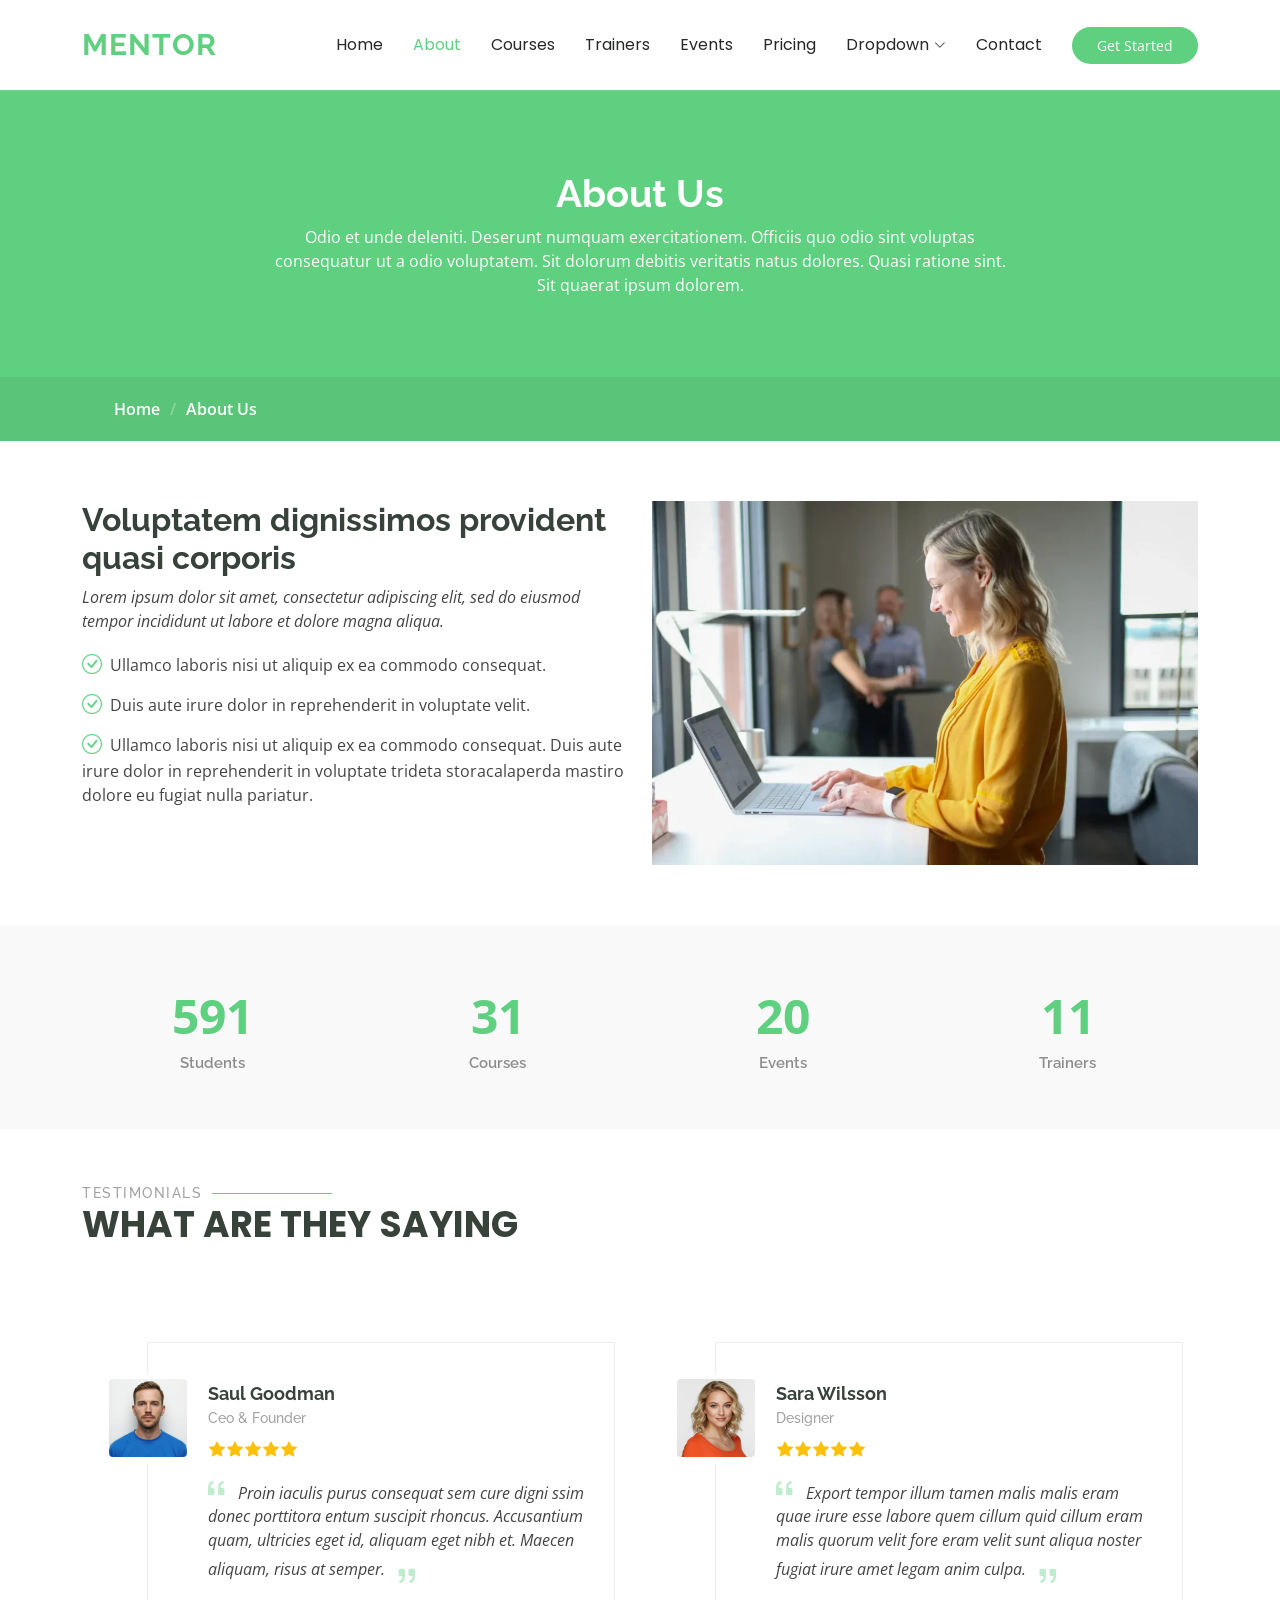
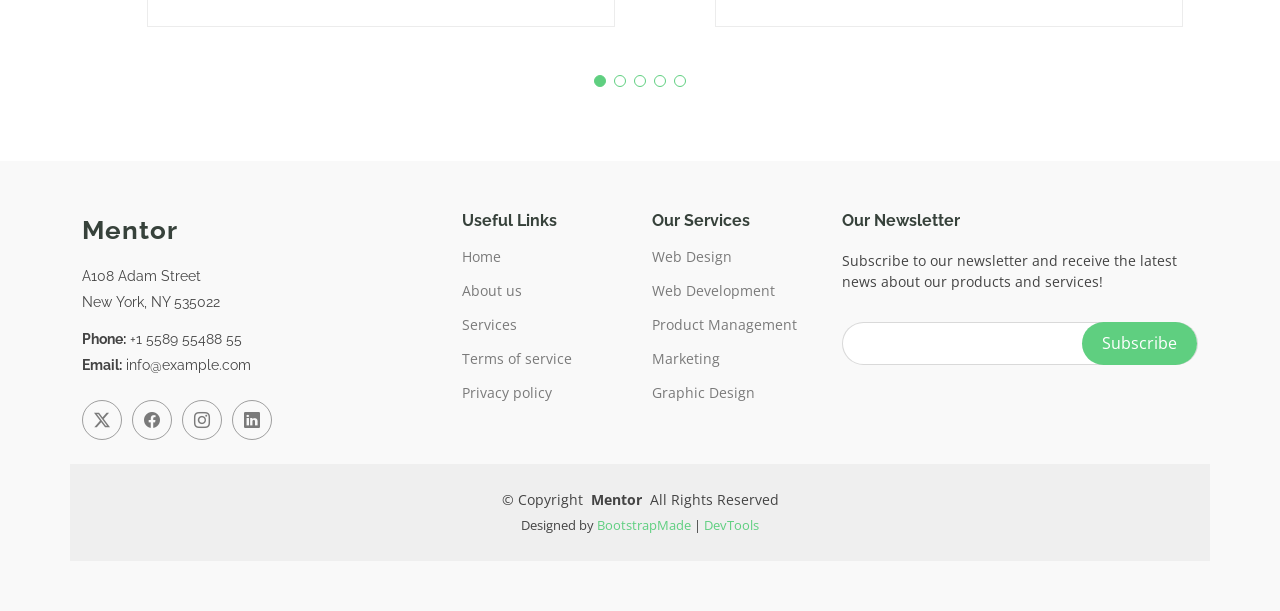
==== about.html @ 508c8187 "push to git" ====
<!DOCTYPE html>
<html lang="en">

<head>
  <meta charset="utf-8">
  <meta content="width=device-width, initial-scale=1.0" name="viewport">
  <title>About - Mentor Bootstrap Template</title>
  <meta name="description" content="">
  <meta name="keywords" content="">

  <!-- Favicons -->
  <link href="assets/img/favicon.png" rel="icon">
  <link href="assets/img/apple-touch-icon.png" rel="apple-touch-icon">

  <!-- Fonts -->
  <link href="https://fonts.googleapis.com" rel="preconnect">
  <link href="https://fonts.gstatic.com" rel="preconnect" crossorigin>
  <link href="https://fonts.googleapis.com/css2?family=Open+Sans:ital,wght@0,300;0,400;0,500;0,600;0,700;0,800;1,300;1,400;1,500;1,600;1,700;1,800&family=Poppins:ital,wght@0,100;0,200;0,300;0,400;0,500;0,600;0,700;0,800;0,900;1,100;1,200;1,300;1,400;1,500;1,600;1,700;1,800;1,900&family=Raleway:ital,wght@0,100;0,200;0,300;0,400;0,500;0,600;0,700;0,800;0,900;1,100;1,200;1,300;1,400;1,500;1,600;1,700;1,800;1,900&display=swap" rel="stylesheet">

  <!-- Vendor CSS Files -->
  <link href="assets/vendor/bootstrap/css/bootstrap.min.css" rel="stylesheet">
  <link href="assets/vendor/bootstrap-icons/bootstrap-icons.css" rel="stylesheet">
  <link href="assets/vendor/aos/aos.css" rel="stylesheet">
  <link href="assets/vendor/glightbox/css/glightbox.min.css" rel="stylesheet">
  <link href="assets/vendor/swiper/swiper-bundle.min.css" rel="stylesheet">

  <!-- Main CSS File -->
  <link href="assets/css/main.css" rel="stylesheet">

  <!-- =======================================================
  * Template Name: Mentor
  * Template URL: https://bootstrapmade.com/mentor-free-education-bootstrap-theme/
  * Updated: Jul 07 2025 with Bootstrap v5.3.7
  * Author: BootstrapMade.com
  * License: https://bootstrapmade.com/license/
  ======================================================== -->
</head>

<body class="about-page">

  <header id="header" class="header d-flex align-items-center sticky-top">
    <div class="container-fluid container-xl position-relative d-flex align-items-center">

      <a href="index.html" class="logo d-flex align-items-center me-auto">
        <!-- Uncomment the line below if you also wish to use an image logo -->
        <!-- <img src="assets/img/logo.webp" alt=""> -->
        <h1 class="sitename">Mentor</h1>
      </a>

      <nav id="navmenu" class="navmenu">
        <ul>
          <li><a href="index.html">Home<br></a></li>
          <li><a href="about.html" class="active">About</a></li>
          <li><a href="courses.html">Courses</a></li>
          <li><a href="trainers.html">Trainers</a></li>
          <li><a href="events.html">Events</a></li>
          <li><a href="pricing.html">Pricing</a></li>
          <li class="dropdown"><a href="#"><span>Dropdown</span> <i class="bi bi-chevron-down toggle-dropdown"></i></a>
            <ul>
              <li><a href="#">Dropdown 1</a></li>
              <li class="dropdown"><a href="#"><span>Deep Dropdown</span> <i class="bi bi-chevron-down toggle-dropdown"></i></a>
                <ul>
                  <li><a href="#">Deep Dropdown 1</a></li>
                  <li><a href="#">Deep Dropdown 2</a></li>
                  <li><a href="#">Deep Dropdown 3</a></li>
                  <li><a href="#">Deep Dropdown 4</a></li>
                  <li><a href="#">Deep Dropdown 5</a></li>
                </ul>
              </li>
              <li><a href="#">Dropdown 2</a></li>
              <li><a href="#">Dropdown 3</a></li>
              <li><a href="#">Dropdown 4</a></li>
            </ul>
          </li>
          <li><a href="contact.html">Contact</a></li>
        </ul>
        <i class="mobile-nav-toggle d-xl-none bi bi-list"></i>
      </nav>

      <a class="btn-getstarted" href="courses.html">Get Started</a>

    </div>
  </header>

  <main class="main">

    <!-- Page Title -->
    <div class="page-title" data-aos="fade">
      <div class="heading">
        <div class="container">
          <div class="row d-flex justify-content-center text-center">
            <div class="col-lg-8">
              <h1>About Us<br></h1>
              <p class="mb-0">Odio et unde deleniti. Deserunt numquam exercitationem. Officiis quo odio sint voluptas consequatur ut a odio voluptatem. Sit dolorum debitis veritatis natus dolores. Quasi ratione sint. Sit quaerat ipsum dolorem.</p>
            </div>
          </div>
        </div>
      </div>
      <nav class="breadcrumbs">
        <div class="container">
          <ol>
            <li><a href="index.html">Home</a></li>
            <li class="current">About Us<br></li>
          </ol>
        </div>
      </nav>
    </div><!-- End Page Title -->

    <!-- About Us Section -->
    <section id="about-us" class="section about-us">

      <div class="container">

        <div class="row gy-4">

          <div class="col-lg-6 order-1 order-lg-2" data-aos="fade-up" data-aos-delay="100">
            <img src="assets/img/about/about-1.webp" class="img-fluid" alt="">
          </div>

          <div class="col-lg-6 order-2 order-lg-1 content" data-aos="fade-up" data-aos-delay="200">
            <h3>Voluptatem dignissimos provident quasi corporis</h3>
            <p class="fst-italic">
              Lorem ipsum dolor sit amet, consectetur adipiscing elit, sed do eiusmod tempor incididunt ut labore et dolore
              magna aliqua.
            </p>
            <ul>
              <li><i class="bi bi-check-circle"></i> <span>Ullamco laboris nisi ut aliquip ex ea commodo consequat.</span></li>
              <li><i class="bi bi-check-circle"></i> <span>Duis aute irure dolor in reprehenderit in voluptate velit.</span></li>
              <li><i class="bi bi-check-circle"></i> <span>Ullamco laboris nisi ut aliquip ex ea commodo consequat. Duis aute irure dolor in reprehenderit in voluptate trideta storacalaperda mastiro dolore eu fugiat nulla pariatur.</span></li>
            </ul>
          </div>

        </div>

      </div>

    </section><!-- /About Us Section -->

    <!-- Counts Section -->
    <section id="counts" class="section counts light-background">

      <div class="container" data-aos="fade-up" data-aos-delay="100">

        <div class="row gy-4">

          <div class="col-lg-3 col-md-6">
            <div class="stats-item text-center w-100 h-100">
              <span data-purecounter-start="0" data-purecounter-end="1232" data-purecounter-duration="1" class="purecounter"></span>
              <p>Students</p>
            </div>
          </div><!-- End Stats Item -->

          <div class="col-lg-3 col-md-6">
            <div class="stats-item text-center w-100 h-100">
              <span data-purecounter-start="0" data-purecounter-end="64" data-purecounter-duration="1" class="purecounter"></span>
              <p>Courses</p>
            </div>
          </div><!-- End Stats Item -->

          <div class="col-lg-3 col-md-6">
            <div class="stats-item text-center w-100 h-100">
              <span data-purecounter-start="0" data-purecounter-end="42" data-purecounter-duration="1" class="purecounter"></span>
              <p>Events</p>
            </div>
          </div><!-- End Stats Item -->

          <div class="col-lg-3 col-md-6">
            <div class="stats-item text-center w-100 h-100">
              <span data-purecounter-start="0" data-purecounter-end="24" data-purecounter-duration="1" class="purecounter"></span>
              <p>Trainers</p>
            </div>
          </div><!-- End Stats Item -->

        </div>

      </div>

    </section><!-- /Counts Section -->

    <!-- Testimonials Section -->
    <section id="testimonials" class="testimonials section">

      <!-- Section Title -->
      <div class="container section-title" data-aos="fade-up">
        <h2>Testimonials</h2>
        <p>What are they saying</p>
      </div><!-- End Section Title -->

      <div class="container" data-aos="fade-up" data-aos-delay="100">

        <div class="swiper init-swiper">
          <script type="application/json" class="swiper-config">
            {
              "loop": true,
              "speed": 600,
              "autoplay": {
                "delay": 5000
              },
              "slidesPerView": "auto",
              "pagination": {
                "el": ".swiper-pagination",
                "type": "bullets",
                "clickable": true
              },
              "breakpoints": {
                "320": {
                  "slidesPerView": 1,
                  "spaceBetween": 40
                },
                "1200": {
                  "slidesPerView": 2,
                  "spaceBetween": 20
                }
              }
            }
          </script>
          <div class="swiper-wrapper">

            <div class="swiper-slide">
              <div class="testimonial-wrap">
                <div class="testimonial-item">
                  <img src="assets/img/person/person-m-9.webp" class="testimonial-img" alt="">
                  <h3>Saul Goodman</h3>
                  <h4>Ceo &amp; Founder</h4>
                  <div class="stars">
                    <i class="bi bi-star-fill"></i><i class="bi bi-star-fill"></i><i class="bi bi-star-fill"></i><i class="bi bi-star-fill"></i><i class="bi bi-star-fill"></i>
                  </div>
                  <p>
                    <i class="bi bi-quote quote-icon-left"></i>
                    <span>Proin iaculis purus consequat sem cure digni ssim donec porttitora entum suscipit rhoncus. Accusantium quam, ultricies eget id, aliquam eget nibh et. Maecen aliquam, risus at semper.</span>
                    <i class="bi bi-quote quote-icon-right"></i>
                  </p>
                </div>
              </div>
            </div><!-- End testimonial item -->

            <div class="swiper-slide">
              <div class="testimonial-wrap">
                <div class="testimonial-item">
                  <img src="assets/img/person/person-f-5.webp" class="testimonial-img" alt="">
                  <h3>Sara Wilsson</h3>
                  <h4>Designer</h4>
                  <div class="stars">
                    <i class="bi bi-star-fill"></i><i class="bi bi-star-fill"></i><i class="bi bi-star-fill"></i><i class="bi bi-star-fill"></i><i class="bi bi-star-fill"></i>
                  </div>
                  <p>
                    <i class="bi bi-quote quote-icon-left"></i>
                    <span>Export tempor illum tamen malis malis eram quae irure esse labore quem cillum quid cillum eram malis quorum velit fore eram velit sunt aliqua noster fugiat irure amet legam anim culpa.</span>
                    <i class="bi bi-quote quote-icon-right"></i>
                  </p>
                </div>
              </div>
            </div><!-- End testimonial item -->

            <div class="swiper-slide">
              <div class="testimonial-wrap">
                <div class="testimonial-item">
                  <img src="assets/img/person/person-f-12.webp" class="testimonial-img" alt="">
                  <h3>Jena Karlis</h3>
                  <h4>Store Owner</h4>
                  <div class="stars">
                    <i class="bi bi-star-fill"></i><i class="bi bi-star-fill"></i><i class="bi bi-star-fill"></i><i class="bi bi-star-fill"></i><i class="bi bi-star-fill"></i>
                  </div>
                  <p>
                    <i class="bi bi-quote quote-icon-left"></i>
                    <span>Enim nisi quem export duis labore cillum quae magna enim sint quorum nulla quem veniam duis minim tempor labore quem eram duis noster aute amet eram fore quis sint minim.</span>
                    <i class="bi bi-quote quote-icon-right"></i>
                  </p>
                </div>
              </div>
            </div><!-- End testimonial item -->

            <div class="swiper-slide">
              <div class="testimonial-wrap">
                <div class="testimonial-item">
                  <img src="assets/img/person/person-m-12.webp" class="testimonial-img" alt="">
                  <h3>Matt Brandon</h3>
                  <h4>Freelancer</h4>
                  <div class="stars">
                    <i class="bi bi-star-fill"></i><i class="bi bi-star-fill"></i><i class="bi bi-star-fill"></i><i class="bi bi-star-fill"></i><i class="bi bi-star-fill"></i>
                  </div>
                  <p>
                    <i class="bi bi-quote quote-icon-left"></i>
                    <span>Fugiat enim eram quae cillum dolore dolor amet nulla culpa multos export minim fugiat minim velit minim dolor enim duis veniam ipsum anim magna sunt elit fore quem dolore labore illum veniam.</span>
                    <i class="bi bi-quote quote-icon-right"></i>
                  </p>
                </div>
              </div>
            </div><!-- End testimonial item -->

            <div class="swiper-slide">
              <div class="testimonial-wrap">
                <div class="testimonial-item">
                  <img src="assets/img/person/person-m-13.webp" class="testimonial-img" alt="">
                  <h3>John Larson</h3>
                  <h4>Entrepreneur</h4>
                  <div class="stars">
                    <i class="bi bi-star-fill"></i><i class="bi bi-star-fill"></i><i class="bi bi-star-fill"></i><i class="bi bi-star-fill"></i><i class="bi bi-star-fill"></i>
                  </div>
                  <p>
                    <i class="bi bi-quote quote-icon-left"></i>
                    <span>Quis quorum aliqua sint quem legam fore sunt eram irure aliqua veniam tempor noster veniam enim culpa labore duis sunt culpa nulla illum cillum fugiat legam esse veniam culpa fore nisi cillum quid.</span>
                    <i class="bi bi-quote quote-icon-right"></i>
                  </p>
                </div>
              </div>
            </div><!-- End testimonial item -->

          </div>
          <div class="swiper-pagination"></div>
        </div>

      </div>

    </section><!-- /Testimonials Section -->

  </main>

  <footer id="footer" class="footer position-relative light-background">

    <div class="container footer-top">
      <div class="row gy-4">
        <div class="col-lg-4 col-md-6 footer-about">
          <a href="index.html" class="logo d-flex align-items-center">
            <span class="sitename">Mentor</span>
          </a>
          <div class="footer-contact pt-3">
            <p>A108 Adam Street</p>
            <p>New York, NY 535022</p>
            <p class="mt-3"><strong>Phone:</strong> <span>+1 5589 55488 55</span></p>
            <p><strong>Email:</strong> <span>info@example.com</span></p>
          </div>
          <div class="social-links d-flex mt-4">
            <a href=""><i class="bi bi-twitter-x"></i></a>
            <a href=""><i class="bi bi-facebook"></i></a>
            <a href=""><i class="bi bi-instagram"></i></a>
            <a href=""><i class="bi bi-linkedin"></i></a>
          </div>
        </div>

        <div class="col-lg-2 col-md-3 footer-links">
          <h4>Useful Links</h4>
          <ul>
            <li><a href="#">Home</a></li>
            <li><a href="#">About us</a></li>
            <li><a href="#">Services</a></li>
            <li><a href="#">Terms of service</a></li>
            <li><a href="#">Privacy policy</a></li>
          </ul>
        </div>

        <div class="col-lg-2 col-md-3 footer-links">
          <h4>Our Services</h4>
          <ul>
            <li><a href="#">Web Design</a></li>
            <li><a href="#">Web Development</a></li>
            <li><a href="#">Product Management</a></li>
            <li><a href="#">Marketing</a></li>
            <li><a href="#">Graphic Design</a></li>
          </ul>
        </div>

        <div class="col-lg-4 col-md-12 footer-newsletter">
          <h4>Our Newsletter</h4>
          <p>Subscribe to our newsletter and receive the latest news about our products and services!</p>
          <form action="#" method="post" class="email-form">
            <div class="newsletter-form"><input type="email" name="email"><input type="submit" value="Subscribe"></div>
            <div class="loading">Loading</div>
            <div class="error-message"></div>
            <div class="sent-message">Your subscription request has been sent. Thank you!</div>
          </form>
        </div>

      </div>
    </div>

    <div class="container copyright text-center mt-4">
      <p>© <span>Copyright</span> <strong class="px-1 sitename">Mentor</strong> <span>All Rights Reserved</span></p>
      <div class="credits">
        <!-- All the links in the footer should remain intact. -->
        <!-- You can delete the links only if you've purchased the pro version. -->
        <!-- Licensing information: https://bootstrapmade.com/license/ -->
        Designed by <a href="https://bootstrapmade.com/">BootstrapMade</a> | <a href="https://bootstrapmade.com/tools/">DevTools</a>
      </div>
    </div>

  </footer>

  <!-- Scroll Top -->
  <a href="#" id="scroll-top" class="scroll-top d-flex align-items-center justify-content-center"><i class="bi bi-arrow-up-short"></i></a>

  <!-- Preloader -->
  <div id="preloader"></div>

  <!-- Vendor JS Files -->
  <script src="assets/vendor/bootstrap/js/bootstrap.bundle.min.js"></script>
  <script src="assets/vendor/aos/aos.js"></script>
  <script src="assets/vendor/glightbox/js/glightbox.min.js"></script>
  <script src="assets/vendor/purecounter/purecounter_vanilla.js"></script>
  <script src="assets/vendor/swiper/swiper-bundle.min.js"></script>

  <!-- Main JS File -->
  <script src="assets/js/main.js"></script>

</body>

</html>
---- assets/css/main.css ----
/**
* Template Name: Mentor
* Template URL: https://bootstrapmade.com/mentor-free-education-bootstrap-theme/
* Updated: Jul 07 2025 with Bootstrap v5.3.7
* Author: BootstrapMade.com
* License: https://bootstrapmade.com/license/
*/

/*--------------------------------------------------------------
# Font & Color Variables
# Help: https://bootstrapmade.com/color-system/
--------------------------------------------------------------*/
/* Fonts */
:root {
  --default-font: "Open Sans",  system-ui, -apple-system, "Segoe UI", Roboto, "Helvetica Neue", Arial, "Noto Sans", "Liberation Sans", sans-serif, "Apple Color Emoji", "Segoe UI Emoji", "Segoe UI Symbol", "Noto Color Emoji";
  --heading-font: "Raleway",  sans-serif;
  --nav-font: "Poppins",  sans-serif;
}

/* Global Colors - The following color variables are used throughout the website. Updating them here will change the color scheme of the entire website */
:root { 
  --background-color: #ffffff; /* Background color for the entire website, including individual sections */
  --default-color: #444444; /* Default color used for the majority of the text content across the entire website */
  --heading-color: #37423b; /* Color for headings, subheadings and title throughout the website */
  --accent-color: #5fcf80; /* Accent color that represents your brand on the website. It's used for buttons, links, and other elements that need to stand out */
  --surface-color: #ffffff; /* The surface color is used as a background of boxed elements within sections, such as cards, icon boxes, or other elements that require a visual separation from the global background. */
  --contrast-color: #ffffff; /* Contrast color for text, ensuring readability against backgrounds of accent, heading, or default colors. */
}

/* Nav Menu Colors - The following color variables are used specifically for the navigation menu. They are separate from the global colors to allow for more customization options */
:root {
  --nav-color: #272828;  /* The default color of the main navmenu links */
  --nav-hover-color: #5fcf80; /* Applied to main navmenu links when they are hovered over or active */
  --nav-mobile-background-color: #ffffff; /* Used as the background color for mobile navigation menu */
  --nav-dropdown-background-color: #ffffff; /* Used as the background color for dropdown items that appear when hovering over primary navigation items */
  --nav-dropdown-color: #272828; /* Used for navigation links of the dropdown items in the navigation menu. */
  --nav-dropdown-hover-color: #5fcf80; /* Similar to --nav-hover-color, this color is applied to dropdown navigation links when they are hovered over. */
}

/* Color Presets - These classes override global colors when applied to any section or element, providing reuse of the sam color scheme. */

.light-background {
  --background-color: #f9f9f9;
  --surface-color: #ffffff;
}

.dark-background {
  --background-color: #060606;
  --default-color: #ffffff;
  --heading-color: #ffffff;
  --surface-color: #252525;
  --contrast-color: #ffffff;
}

/* Smooth scroll */
:root {
  scroll-behavior: smooth;
}

/*--------------------------------------------------------------
# General Styling & Shared Classes
--------------------------------------------------------------*/
body {
  color: var(--default-color);
  background-color: var(--background-color);
  font-family: var(--default-font);
}

a {
  color: var(--accent-color);
  text-decoration: none;
  transition: 0.3s;
}

a:hover {
  color: color-mix(in srgb, var(--accent-color), transparent 25%);
  text-decoration: none;
}

h1,
h2,
h3,
h4,
h5,
h6 {
  color: var(--heading-color);
  font-family: var(--heading-font);
}

/* Email Form Messages
------------------------------*/
.email-form .error-message {
  display: none;
  background: #df1529;
  color: #ffffff;
  text-align: left;
  padding: 15px;
  margin-bottom: 24px;
  font-weight: 600;
}

.email-form .sent-message {
  display: none;
  color: #ffffff;
  background: #059652;
  text-align: center;
  padding: 15px;
  margin-bottom: 24px;
  font-weight: 600;
}

.email-form .loading {
  display: none;
  background: var(--surface-color);
  text-align: center;
  padding: 15px;
  margin-bottom: 24px;
}

.email-form .loading:before {
  content: "";
  display: inline-block;
  border-radius: 50%;
  width: 24px;
  height: 24px;
  margin: 0 10px -6px 0;
  border: 3px solid var(--accent-color);
  border-top-color: var(--surface-color);
  animation: email-form-loading 1s linear infinite;
}

@keyframes email-form-loading {
  0% {
    transform: rotate(0deg);
  }

  100% {
    transform: rotate(360deg);
  }
}

/* Pulsating Play Button
------------------------------*/
.pulsating-play-btn {
  width: 94px;
  height: 94px;
  background: radial-gradient(var(--accent-color) 50%, color-mix(in srgb, var(--accent-color), transparent 75%) 52%);
  border-radius: 50%;
  display: block;
  position: relative;
  overflow: hidden;
}

.pulsating-play-btn:before {
  content: "";
  position: absolute;
  width: 120px;
  height: 120px;
  animation-delay: 0s;
  animation: pulsate-play-btn 2s;
  animation-direction: forwards;
  animation-iteration-count: infinite;
  animation-timing-function: steps;
  opacity: 1;
  border-radius: 50%;
  border: 5px solid color-mix(in srgb, var(--accent-color), transparent 30%);
  top: -15%;
  left: -15%;
  background: rgba(198, 16, 0, 0);
}

.pulsating-play-btn:after {
  content: "";
  position: absolute;
  left: 50%;
  top: 50%;
  transform: translateX(-40%) translateY(-50%);
  width: 0;
  height: 0;
  border-top: 10px solid transparent;
  border-bottom: 10px solid transparent;
  border-left: 15px solid #fff;
  z-index: 100;
  transition: all 400ms cubic-bezier(0.55, 0.055, 0.675, 0.19);
}

.pulsating-play-btn:hover:before {
  content: "";
  position: absolute;
  left: 50%;
  top: 50%;
  transform: translateX(-40%) translateY(-50%);
  width: 0;
  height: 0;
  border: none;
  border-top: 10px solid transparent;
  border-bottom: 10px solid transparent;
  border-left: 15px solid #fff;
  z-index: 200;
  animation: none;
  border-radius: 0;
}

.pulsating-play-btn:hover:after {
  border-left: 15px solid var(--accent-color);
  transform: scale(20);
}

@keyframes pulsate-play-btn {
  0% {
    transform: scale(0.6, 0.6);
    opacity: 1;
  }

  100% {
    transform: scale(1, 1);
    opacity: 0;
  }
}

/*--------------------------------------------------------------
# Global Header
--------------------------------------------------------------*/
.header {
  color: var(--default-color);
  background-color: var(--background-color);
  padding: 15px 0;
  transition: all 0.5s;
  z-index: 997;
}

.course-details-page .header {
  background-color: var(--accent-color);
}

.course-details-page .header .logo h1,
.course-details-page .header .navmenu a,
.course-details-page .header .navmenu a:focus,
.course-details-page .header .mobile-nav-toggle {
  color: var(--contrast-color);
}

.course-details-page .header .navmenu li:hover>a,
.course-details-page .header .navmenu .active,
.course-details-page .header .navmenu .active:focus {
  color: var(--contrast-color);
}

.course-details-page .header .btn-getstarted,
.course-details-page .header .btn-getstarted:focus {
  color: var(--accent-color);
  background: var(--contrast-color);
}

.header .logo {
  line-height: 1;
}

.header .logo img {
  max-height: 36px;
  margin-right: 8px;
}

.header .logo h1 {
  font-weight: 700;
  font-size: 30px;
  margin: 0;
  letter-spacing: 1px;
  text-transform: uppercase;
  color: var(--accent-color);
}

.header .btn-getstarted,
.header .btn-getstarted:focus {
  color: var(--contrast-color);
  background: var(--accent-color);
  font-size: 14px;
  padding: 8px 25px;
  margin: 0 0 0 30px;
  border-radius: 50px;
  transition: 0.3s;
}

.header .btn-getstarted:hover,
.header .btn-getstarted:focus:hover {
  color: var(--contrast-color);
  background: color-mix(in srgb, var(--accent-color), transparent 15%);
}

@media (max-width: 1200px) {
  .header .logo {
    order: 1;
  }

  .header .btn-getstarted {
    order: 2;
    margin: 0 15px 0 0;
    padding: 6px 15px;
  }

  .header .navmenu {
    order: 3;
  }
}

.scrolled .header {
  box-shadow: 0px 0 18px rgba(0, 0, 0, 0.1);
}

/*--------------------------------------------------------------
# Navigation Menu
--------------------------------------------------------------*/
/* Navmenu - Desktop */
@media (min-width: 1200px) {
  .navmenu {
    padding: 0;
  }

  .navmenu ul {
    margin: 0;
    padding: 0;
    display: flex;
    list-style: none;
    align-items: center;
  }

  .navmenu li {
    position: relative;
  }

  .navmenu a,
  .navmenu a:focus {
    color: var(--nav-color);
    padding: 18px 15px;
    font-size: 16px;
    font-family: var(--nav-font);
    font-weight: 400;
    display: flex;
    align-items: center;
    justify-content: space-between;
    white-space: nowrap;
    transition: 0.3s;
  }

  .navmenu a i,
  .navmenu a:focus i {
    font-size: 12px;
    line-height: 0;
    margin-left: 5px;
    transition: 0.3s;
  }

  .navmenu li:last-child a {
    padding-right: 0;
  }

  .navmenu li:hover>a,
  .navmenu .active,
  .navmenu .active:focus {
    color: var(--nav-hover-color);
  }

  .navmenu .dropdown ul {
    margin: 0;
    padding: 10px 0;
    background: var(--nav-dropdown-background-color);
    display: block;
    position: absolute;
    visibility: hidden;
    left: 14px;
    top: 130%;
    opacity: 0;
    transition: 0.3s;
    border-radius: 4px;
    z-index: 99;
    box-shadow: 0px 0px 30px rgba(0, 0, 0, 0.1);
  }

  .navmenu .dropdown ul li {
    min-width: 200px;
  }

  .navmenu .dropdown ul a {
    padding: 10px 20px;
    font-size: 15px;
    text-transform: none;
    color: var(--nav-dropdown-color);
  }

  .navmenu .dropdown ul a i {
    font-size: 12px;
  }

  .navmenu .dropdown ul a:hover,
  .navmenu .dropdown ul .active:hover,
  .navmenu .dropdown ul li:hover>a {
    color: var(--nav-dropdown-hover-color);
  }

  .navmenu .dropdown:hover>ul {
    opacity: 1;
    top: 100%;
    visibility: visible;
  }

  .navmenu .dropdown .dropdown ul {
    top: 0;
    left: -90%;
    visibility: hidden;
  }

  .navmenu .dropdown .dropdown:hover>ul {
    opacity: 1;
    top: 0;
    left: -100%;
    visibility: visible;
  }
}

/* Navmenu - Mobile */
@media (max-width: 1199px) {
  .mobile-nav-toggle {
    color: var(--nav-color);
    font-size: 28px;
    line-height: 0;
    margin-right: 10px;
    cursor: pointer;
    transition: color 0.3s;
  }

  .navmenu {
    padding: 0;
    z-index: 9997;
  }

  .navmenu ul {
    display: none;
    list-style: none;
    position: absolute;
    inset: 60px 20px 20px 20px;
    padding: 10px 0;
    margin: 0;
    border-radius: 6px;
    background-color: var(--nav-mobile-background-color);
    border: 1px solid color-mix(in srgb, var(--default-color), transparent 90%);
    box-shadow: none;
    overflow-y: auto;
    transition: 0.3s;
    z-index: 9998;
  }

  .navmenu a,
  .navmenu a:focus {
    color: var(--nav-dropdown-color);
    padding: 10px 20px;
    font-family: var(--nav-font);
    font-size: 17px;
    font-weight: 500;
    display: flex;
    align-items: center;
    justify-content: space-between;
    white-space: nowrap;
    transition: 0.3s;
  }

  .navmenu a i,
  .navmenu a:focus i {
    font-size: 12px;
    line-height: 0;
    margin-left: 5px;
    width: 30px;
    height: 30px;
    display: flex;
    align-items: center;
    justify-content: center;
    border-radius: 50%;
    transition: 0.3s;
    background-color: color-mix(in srgb, var(--accent-color), transparent 90%);
  }

  .navmenu a i:hover,
  .navmenu a:focus i:hover {
    background-color: var(--accent-color);
    color: var(--contrast-color);
  }

  .navmenu a:hover,
  .navmenu .active,
  .navmenu .active:focus {
    color: var(--nav-dropdown-hover-color);
  }

  .navmenu .active i,
  .navmenu .active:focus i {
    background-color: var(--accent-color);
    color: var(--contrast-color);
    transform: rotate(180deg);
  }

  .navmenu .dropdown ul {
    position: static;
    display: none;
    z-index: 99;
    padding: 10px 0;
    margin: 10px 20px;
    background-color: var(--nav-dropdown-background-color);
    transition: all 0.5s ease-in-out;
  }

  .navmenu .dropdown ul ul {
    background-color: rgba(33, 37, 41, 0.1);
  }

  .navmenu .dropdown>.dropdown-active {
    display: block;
    background-color: rgba(33, 37, 41, 0.03);
  }

  .mobile-nav-active {
    overflow: hidden;
  }

  .mobile-nav-active .mobile-nav-toggle {
    color: #fff;
    position: absolute;
    font-size: 32px;
    top: 15px;
    right: 15px;
    margin-right: 0;
    z-index: 9999;
  }

  .mobile-nav-active .navmenu {
    position: fixed;
    overflow: hidden;
    inset: 0;
    background: rgba(33, 37, 41, 0.8);
    transition: 0.3s;
  }

  .mobile-nav-active .navmenu>ul {
    display: block;
  }
}

/*--------------------------------------------------------------
# Global Footer
--------------------------------------------------------------*/
.footer {
  color: var(--default-color);
  background-color: var(--background-color);
  font-size: 14px;
  padding-bottom: 50px;
  position: relative;
}

.footer .footer-top {
  padding-top: 50px;
}

.footer .footer-about .logo {
  margin-bottom: 0;
}

.footer .footer-about .logo img {
  max-height: 40px;
  margin-right: 6px;
}

.footer .footer-about .logo span {
  font-size: 26px;
  font-weight: 700;
  letter-spacing: 1px;
  font-family: var(--heading-font);
  color: var(--heading-color);
}

.footer .footer-about p {
  font-size: 14px;
  font-family: var(--heading-font);
}

.footer .social-links a {
  display: flex;
  align-items: center;
  justify-content: center;
  width: 40px;
  height: 40px;
  border-radius: 50%;
  border: 1px solid color-mix(in srgb, var(--default-color), transparent 50%);
  font-size: 16px;
  color: color-mix(in srgb, var(--default-color), transparent 30%);
  margin-right: 10px;
  transition: 0.3s;
}

.footer .social-links a:hover {
  color: var(--accent-color);
  border-color: var(--accent-color);
}

.footer h4 {
  font-size: 16px;
  font-weight: bold;
  position: relative;
  padding-bottom: 12px;
}

.footer .footer-links {
  margin-bottom: 30px;
}

.footer .footer-links ul {
  list-style: none;
  padding: 0;
  margin: 0;
}

.footer .footer-links ul i {
  padding-right: 2px;
  font-size: 12px;
  line-height: 0;
}

.footer .footer-links ul li {
  padding: 10px 0;
  display: flex;
  align-items: center;
}

.footer .footer-links ul li:first-child {
  padding-top: 0;
}

.footer .footer-links ul a {
  color: color-mix(in srgb, var(--default-color), transparent 30%);
  display: inline-block;
  line-height: 1;
}

.footer .footer-links ul a:hover {
  color: var(--accent-color);
}

.footer .footer-contact p {
  margin-bottom: 5px;
}

.footer .footer-newsletter .newsletter-form {
  margin-top: 30px;
  margin-bottom: 15px;
  padding: 6px 8px;
  position: relative;
  border-radius: 50px;
  border: 1px solid color-mix(in srgb, var(--default-color), transparent 80%);
  display: flex;
  background-color: var(--surface-color);
  transition: 0.3s;
}

.footer .footer-newsletter .newsletter-form:focus-within {
  border-color: var(--accent-color);
}

.footer .footer-newsletter .newsletter-form input[type=email] {
  border: 0;
  padding: 4px 8px;
  width: 100%;
  background-color: var(--surface-color);
  color: var(--default-color);
}

.footer .footer-newsletter .newsletter-form input[type=email]:focus-visible {
  outline: none;
}

.footer .footer-newsletter .newsletter-form input[type=submit] {
  border: 0;
  font-size: 16px;
  padding: 0 20px 2px 20px;
  margin: -7px -8px -7px 0;
  background: var(--accent-color);
  color: var(--contrast-color);
  transition: 0.3s;
  border-radius: 50px;
}

.footer .footer-newsletter .newsletter-form input[type=submit]:hover {
  background: color-mix(in srgb, var(--accent-color), transparent 20%);
}

.footer .copyright {
  padding-top: 25px;
  padding-bottom: 25px;
  background-color: color-mix(in srgb, var(--default-color), transparent 95%);
}

.footer .copyright p {
  margin-bottom: 0;
}

.footer .credits {
  margin-top: 6px;
  font-size: 13px;
}

/*--------------------------------------------------------------
# Preloader
--------------------------------------------------------------*/
#preloader {
  position: fixed;
  inset: 0;
  z-index: 999999;
  overflow: hidden;
  background: var(--background-color);
  transition: all 0.6s ease-out;
}

#preloader:before {
  content: "";
  position: fixed;
  top: calc(50% - 30px);
  left: calc(50% - 30px);
  border: 6px solid #ffffff;
  border-color: var(--accent-color) transparent var(--accent-color) transparent;
  border-radius: 50%;
  width: 60px;
  height: 60px;
  animation: animate-preloader 1.5s linear infinite;
}

@keyframes animate-preloader {
  0% {
    transform: rotate(0deg);
  }

  100% {
    transform: rotate(360deg);
  }
}

/*--------------------------------------------------------------
# Scroll Top Button
--------------------------------------------------------------*/
.scroll-top {
  position: fixed;
  visibility: hidden;
  opacity: 0;
  right: 15px;
  bottom: -15px;
  z-index: 99999;
  background-color: var(--accent-color);
  width: 44px;
  height: 44px;
  border-radius: 50px;
  transition: all 0.4s;
}

.scroll-top i {
  font-size: 24px;
  color: var(--contrast-color);
  line-height: 0;
}

.scroll-top:hover {
  background-color: color-mix(in srgb, var(--accent-color), transparent 20%);
  color: var(--contrast-color);
}

.scroll-top.active {
  visibility: visible;
  opacity: 1;
  bottom: 15px;
}

/*--------------------------------------------------------------
# Disable aos animation delay on mobile devices
--------------------------------------------------------------*/
@media screen and (max-width: 768px) {
  [data-aos-delay] {
    transition-delay: 0 !important;
  }
}

/*--------------------------------------------------------------
# Global Page Titles & Breadcrumbs
--------------------------------------------------------------*/
.page-title {
  --default-color: var(--contrast-color);
  --background-color: var(--accent-color);
  --heading-color: var(--contrast-color);
  color: var(--default-color);
  background-color: var(--background-color);
  position: relative;
}

.page-title .heading {
  padding: 80px 0;
  border-top: 1px solid color-mix(in srgb, var(--default-color), transparent 90%);
}

.page-title .heading h1 {
  font-size: 38px;
  font-weight: 700;
}

.page-title nav {
  background-color: color-mix(in srgb, var(--accent-color) 90%, black 5%);
  padding: 20px 0;
}

.page-title nav a {
  color: var(--default-color);
}

.page-title nav ol {
  display: flex;
  flex-wrap: wrap;
  list-style: none;
  margin: 0;
  font-size: 16px;
  font-weight: 600;
}

.page-title nav ol li+li {
  padding-left: 10px;
}

.page-title nav ol li+li::before {
  content: "/";
  display: inline-block;
  padding-right: 10px;
  color: color-mix(in srgb, var(--default-color), transparent 70%);
}

/*--------------------------------------------------------------
# Global Sections
--------------------------------------------------------------*/
section,
.section {
  color: var(--default-color);
  background-color: var(--background-color);
  padding: 60px 0;
  scroll-margin-top: 900px;
  overflow: clip;
}

@media (max-width: 1199px) {

  section,
  .section {
    scroll-margin-top: 66px;
  }
}

/*--------------------------------------------------------------
# Global Section Titles
--------------------------------------------------------------*/
.section-title {
  padding-bottom: 60px;
  position: relative;
}

.section-title h2 {
  font-size: 14px;
  font-weight: 500;
  padding: 0;
  line-height: 1px;
  margin: 0;
  letter-spacing: 1.5px;
  text-transform: uppercase;
  color: color-mix(in srgb, var(--default-color), transparent 50%);
  position: relative;
}

.section-title h2::after {
  content: "";
  width: 120px;
  height: 1px;
  display: inline-block;
  background: var(--accent-color);
  margin: 4px 10px;
}

.section-title p {
  color: var(--heading-color);
  margin: 0;
  font-size: 36px;
  font-weight: 700;
  font-family: var(--nav-font);
  text-transform: uppercase;
}

/*--------------------------------------------------------------
# Hero Section
--------------------------------------------------------------*/
.hero {
  width: 100%;
  min-height: 80vh;
  position: relative;
  padding: 80px 0;
  display: flex;
  align-items: center;
  justify-content: center;
  color: var(--default-color);
}

.hero img {
  position: absolute;
  inset: 0;
  display: block;
  width: 100%;
  height: 100%;
  object-fit: cover;
  z-index: 1;
}

.hero:before {
  content: "";
  background: color-mix(in srgb, var(--background-color), transparent 60%);
  position: absolute;
  inset: 0;
  z-index: 2;
}

.hero .container {
  position: relative;
  z-index: 3;
}

.hero h2 {
  margin: 0;
  font-size: 48px;
  font-weight: 700;
}

.hero p {
  color: color-mix(in srgb, var(--default-color), transparent 20%);
  margin: 10px 0 0 0;
  font-size: 24px;
}

.hero .btn-get-started {
  font-weight: 500;
  font-size: 15px;
  letter-spacing: 1px;
  display: inline-block;
  padding: 8px 35px 10px 35px;
  border-radius: 50px;
  transition: 0.4s;
  margin-top: 30px;
  border: 2px solid var(--default-color);
  color: var(--default-color);
}

.hero .btn-get-started:hover {
  background: var(--accent-color);
  border: 2px solid var(--accent-color);
}

@media (max-width: 768px) {
  .hero h2 {
    font-size: 32px;
  }

  .hero p {
    font-size: 18px;
  }
}

/*--------------------------------------------------------------
# About Section
--------------------------------------------------------------*/
.about .content h3 {
  font-size: 2rem;
  font-weight: 700;
}

.about .content ul {
  list-style: none;
  padding: 0;
}

.about .content ul li {
  padding-bottom: 10px;
}

.about .content ul i {
  font-size: 1.25rem;
  margin-right: 4px;
  color: var(--accent-color);
}

.about .content p:last-child {
  margin-bottom: 0;
}

.about .content .read-more {
  background: var(--accent-color);
  color: var(--contrast-color);
  font-family: var(--heading-font);
  font-weight: 500;
  font-size: 15px;
  letter-spacing: 1px;
  padding: 10px 24px 12px 24px;
  border-radius: 50px;
  transition: 0.3s;
  display: inline-flex;
  align-items: center;
  justify-content: center;
}

.about .content .read-more i {
  font-size: 18px;
  margin-left: 5px;
  line-height: 0;
  transition: 0.3s;
}

.about .content .read-more:hover {
  background: color-mix(in srgb, var(--accent-color), transparent 20%);
  padding-right: 19px;
}

.about .content .read-more:hover i {
  margin-left: 10px;
}

/*--------------------------------------------------------------
# Counts Section
--------------------------------------------------------------*/
.counts {
  padding: 25px 0;
}

.counts .stats-item {
  padding: 30px;
  width: 100%;
}

.counts .stats-item span {
  font-size: 48px;
  display: block;
  color: var(--accent-color);
  font-weight: 700;
}

.counts .stats-item p {
  color: color-mix(in srgb, var(--default-color), transparent 40%);
  padding: 0;
  margin: 0;
  font-family: var(--heading-font);
  font-size: 15px;
  font-weight: 600;
}

/*--------------------------------------------------------------
# Why Us Section
--------------------------------------------------------------*/
.why-us .why-box {
  color: var(--contrast-color);
  background: var(--accent-color);
  padding: 30px;
}

.why-us .why-box h3 {
  color: var(--contrast-color);
  font-weight: 700;
  font-size: 34px;
  margin-bottom: 30px;
}

.why-us .why-box p {
  margin-bottom: 30px;
}

.why-us .why-box .more-btn {
  display: inline-block;
  background: color-mix(in srgb, var(--contrast-color), transparent 85%);
  padding: 8px 40px 10px 40px;
  color: var(--contrast-color);
  transition: all ease-in-out 0.4s;
  border-radius: 50px;
}

.why-us .why-box .more-btn i {
  font-size: 14px;
}

.why-us .why-box .more-btn:hover {
  color: var(--accent-color);
  background: var(--surface-color);
}

.why-us .icon-box {
  background-color: var(--surface-color);
  text-align: center;
  padding: 40px 30px;
  width: 100%;
  height: 100%;
  border: 1px solid color-mix(in srgb, var(--default-color), transparent 90%);
}

.why-us .icon-box i {
  color: var(--accent-color);
  font-size: 32px;
  margin-bottom: 30px;
  background: color-mix(in srgb, var(--accent-color), transparent 95%);
  border-radius: 50px;
  display: flex;
  align-items: center;
  justify-content: center;
  width: 72px;
  height: 72px;
  transition: 0.3s;
}

.why-us .icon-box h4 {
  font-size: 20px;
  font-weight: 700;
  margin: 0 0 30px 0;
}

.why-us .icon-box p {
  font-size: 15px;
  color: color-mix(in srgb, var(--default-color), transparent 30%);
}

.why-us .icon-box:hover i {
  color: var(--contrast-color);
  background: var(--accent-color);
}

/*--------------------------------------------------------------
# Features Section
--------------------------------------------------------------*/
.features {
  padding: 10px 0;
}

.features .features-item {
  background-color: var(--surface-color);
  display: flex;
  align-items: center;
  padding: 20px;
  transition: 0.3s;
  border: 1px solid color-mix(in srgb, var(--default-color), transparent 90%);
  position: relative;
}

.features .features-item i {
  font-size: 32px;
  padding-right: 10px;
  line-height: 0;
}

.features .features-item h3 {
  font-weight: 700;
  margin: 0;
  padding: 0;
  line-height: 1;
  font-size: 16px;
}

.features .features-item h3 a {
  color: var(--heading-color);
  transition: 0.3s;
}

.features .features-item:hover {
  border-color: var(--accent-color);
}

.features .features-item:hover h3 a {
  color: var(--accent-color);
}

/*--------------------------------------------------------------
# Courses Section
--------------------------------------------------------------*/
.courses .course-item {
  background-color: var(--surface-color);
  border: 1px solid color-mix(in srgb, var(--default-color), transparent 90%);
  border-radius: 5px;
}

.courses .course-content {
  padding: 15px;
}

.courses .course-content h3 {
  font-weight: 700;
  font-size: 20px;
}

.courses .course-content h3 a {
  color: var(--heading-color);
  transition: 0.3s;
}

.courses .course-content h3 a:hover {
  color: var(--accent-color);
}

.courses .course-content .category {
  background: var(--accent-color);
  color: var(--contrast-color);
  font-size: 14px;
  padding: 6px 14px;
  margin: 0;
  border-radius: 5px;
}

.courses .course-content .price {
  margin: 0;
  font-weight: 700;
  font-size: 18px;
  color: color-mix(in srgb, var(--default-color), transparent 20%);
}

.courses .course-content .description {
  font-size: 14px;
  color: color-mix(in srgb, var(--default-color), transparent 20%);
}

.courses .trainer {
  padding-top: 15px;
  border-top: 1px solid color-mix(in srgb, var(--default-color), transparent 90%);
}

.courses .trainer .trainer-profile img {
  max-width: 50px;
  border-radius: 50px;
}

.courses .trainer .trainer-profile .trainer-link {
  padding-left: 10px;
  font-weight: 600;
  font-size: 16px;
  color: color-mix(in srgb, var(--default-color), transparent 20%);
  transition: 0.3s;
}

.courses .trainer .trainer-profile .trainer-link:hover {
  color: var(--accent-color);
}

.courses .trainer .trainer-rank {
  font-size: 18px;
  color: color-mix(in srgb, var(--default-color), transparent 60%);
}

.courses .trainer .trainer-rank .user-icon {
  font-size: 22px;
}

/*--------------------------------------------------------------
# Trainers Index Section
--------------------------------------------------------------*/
.trainers-index .member {
  background-color: var(--surface-color);
  border: 1px solid color-mix(in srgb, var(--default-color), transparent 90%);
  text-align: center;
  margin-bottom: 20px;
}

.trainers-index .member img {
  margin: -1px -1px 30px -1px;
}

.trainers-index .member .member-content {
  padding: 0 20px 30px 20px;
}

.trainers-index .member h4 {
  font-weight: 700;
  margin-bottom: 2px;
  font-size: 18px;
}

.trainers-index .member span {
  font-style: italic;
  display: block;
  font-size: 13px;
  color: color-mix(in srgb, var(--default-color), transparent 20%);
}

.trainers-index .member p {
  padding-top: 10px;
  font-size: 14px;
  font-style: italic;
  color: color-mix(in srgb, var(--default-color), transparent 40%);
}

.trainers-index .member .social {
  margin-top: 15px;
}

.trainers-index .member .social a {
  color: color-mix(in srgb, var(--default-color), transparent 60%);
  transition: 0.3s;
}

.trainers-index .member .social a:hover {
  color: var(--accent-color);
}

.trainers-index .member .social i {
  font-size: 18px;
  margin: 0 2px;
}

/*--------------------------------------------------------------
# About Us Section
--------------------------------------------------------------*/
.about-us .content h3 {
  font-size: 2rem;
  font-weight: 700;
}

.about-us .content ul {
  list-style: none;
  padding: 0;
}

.about-us .content ul li {
  padding-bottom: 10px;
}

.about-us .content ul i {
  font-size: 1.25rem;
  margin-right: 4px;
  color: var(--accent-color);
}

.about-us .content p:last-child {
  margin-bottom: 0;
}

/*--------------------------------------------------------------
# Testimonials Section
--------------------------------------------------------------*/
.testimonials .testimonial-wrap {
  padding-left: 50px;
}

.testimonials .testimonials-carousel,
.testimonials .testimonials-slider {
  overflow: hidden;
}

.testimonials .testimonial-item {
  background-color: var(--surface-color);
  border: 1px solid color-mix(in srgb, var(--default-color), transparent 90%);
  box-sizing: content-box;
  padding: 30px 30px 30px 60px;
  margin: 30px 15px;
  min-height: 200px;
  position: relative;
}

.testimonials .testimonial-item .testimonial-img {
  width: 90px;
  border-radius: 10px;
  border: 6px solid var(--background-color);
  position: absolute;
  left: -45px;
}

.testimonials .testimonial-item h3 {
  font-size: 18px;
  font-weight: bold;
  margin: 10px 0 5px 0;
}

.testimonials .testimonial-item h4 {
  color: color-mix(in srgb, var(--default-color), transparent 50%);
  font-size: 14px;
  margin: 0;
}

.testimonials .testimonial-item .stars {
  margin: 10px 0;
}

.testimonials .testimonial-item .stars i {
  color: #ffc107;
  margin: 0 1px;
}

.testimonials .testimonial-item .quote-icon-left,
.testimonials .testimonial-item .quote-icon-right {
  color: color-mix(in srgb, var(--accent-color), transparent 60%);
  font-size: 26px;
  line-height: 0;
}

.testimonials .testimonial-item .quote-icon-left {
  display: inline-block;
  left: -5px;
  position: relative;
}

.testimonials .testimonial-item .quote-icon-right {
  display: inline-block;
  right: -5px;
  position: relative;
  top: 10px;
  transform: scale(-1, -1);
}

.testimonials .testimonial-item p {
  font-style: italic;
  margin: 15px auto 15px auto;
}

.testimonials .swiper-wrapper {
  height: auto;
}

.testimonials .swiper-pagination {
  margin-top: 20px;
  position: relative;
}

.testimonials .swiper-pagination .swiper-pagination-bullet {
  width: 12px;
  height: 12px;
  background-color: var(--background-color);
  opacity: 1;
  border: 1px solid var(--accent-color);
}

.testimonials .swiper-pagination .swiper-pagination-bullet-active {
  background-color: var(--accent-color);
}

@media (max-width: 767px) {
  .testimonials .testimonial-wrap {
    padding-left: 0;
  }

  .testimonials .testimonials-carousel,
  .testimonials .testimonials-slider {
    overflow: hidden;
  }

  .testimonials .testimonial-item {
    padding: 30px;
    margin: 15px;
  }

  .testimonials .testimonial-item .testimonial-img {
    position: static;
    left: auto;
  }
}

/*--------------------------------------------------------------
# Course Details Section
--------------------------------------------------------------*/
.course-details .course-header {
  margin-bottom: 40px;
}

.course-details .course-header .course-image {
  margin-bottom: 20px;
  border-radius: 12px;
  overflow: hidden;
}

.course-details .course-header .course-image img {
  width: 100%;
  height: 400px;
  object-fit: cover;
}

.course-details .course-header .course-meta {
  display: flex;
  justify-content: space-between;
  align-items: center;
  flex-wrap: wrap;
  gap: 20px;
}

@media (max-width: 768px) {
  .course-details .course-header .course-meta {
    flex-direction: column;
    align-items: flex-start;
  }
}

.course-details .course-header .instructor {
  display: flex;
  align-items: center;
  gap: 15px;
}

.course-details .course-header .instructor .instructor-avatar {
  width: 60px;
  height: 60px;
  border-radius: 50%;
  object-fit: cover;
}

.course-details .course-header .instructor .instructor-info h6 {
  margin: 0;
  font-size: 16px;
  font-weight: 600;
  color: var(--heading-color);
}

.course-details .course-header .instructor .instructor-info span {
  font-size: 14px;
  color: color-mix(in srgb, var(--default-color), transparent 30%);
}

.course-details .course-header .course-stats {
  display: flex;
  gap: 25px;
}

@media (max-width: 576px) {
  .course-details .course-header .course-stats {
    flex-wrap: wrap;
    gap: 15px;
  }
}

.course-details .course-header .course-stats .stat-item {
  display: flex;
  align-items: center;
  gap: 8px;
  font-size: 14px;
  color: var(--default-color);
}

.course-details .course-header .course-stats .stat-item i {
  color: var(--accent-color);
}

.course-details .course-content {
  margin-bottom: 50px;
}

.course-details .course-content h2 {
  font-size: 32px;
  margin-bottom: 25px;
  color: var(--heading-color);
}

@media (max-width: 768px) {
  .course-details .course-content h2 {
    font-size: 26px;
  }
}

.course-details .course-content .course-description {
  margin-bottom: 40px;
}

.course-details .course-content .course-description p {
  font-size: 16px;
  line-height: 1.7;
  margin-bottom: 15px;
  color: var(--default-color);
}

.course-details .course-content .what-you-learn {
  background-color: var(--surface-color);
  padding: 30px;
  border-radius: 12px;
  border: 1px solid color-mix(in srgb, var(--default-color), transparent 90%);
}

.course-details .course-content .what-you-learn h3 {
  font-size: 24px;
  margin-bottom: 25px;
  color: var(--heading-color);
}

.course-details .course-content .what-you-learn .learn-list {
  list-style: none;
  padding: 0;
  margin: 0;
}

.course-details .course-content .what-you-learn .learn-list li {
  display: flex;
  align-items: flex-start;
  gap: 12px;
  margin-bottom: 15px;
  font-size: 15px;
  line-height: 1.6;
  color: var(--default-color);
}

.course-details .course-content .what-you-learn .learn-list li i {
  color: var(--accent-color);
  font-size: 18px;
  margin-top: 2px;
  flex-shrink: 0;
}

.course-details .course-curriculum {
  margin-bottom: 50px;
}

.course-details .course-curriculum h3 {
  font-size: 24px;
  margin-bottom: 30px;
  color: var(--heading-color);
}

.course-details .course-curriculum .curriculum-section {
  margin-bottom: 25px;
  border: 1px solid color-mix(in srgb, var(--default-color), transparent 90%);
  border-radius: 8px;
  overflow: hidden;
}

.course-details .course-curriculum .curriculum-section .section-header {
  background-color: var(--surface-color);
  padding: 20px;
  display: flex;
  justify-content: space-between;
  align-items: center;
  border-bottom: 1px solid color-mix(in srgb, var(--default-color), transparent 90%);
}

@media (max-width: 576px) {
  .course-details .course-curriculum .curriculum-section .section-header {
    flex-direction: column;
    align-items: flex-start;
    gap: 10px;
  }
}

.course-details .course-curriculum .curriculum-section .section-header h4 {
  font-size: 18px;
  margin: 0;
  color: var(--heading-color);
}

.course-details .course-curriculum .curriculum-section .section-header .lessons-count {
  font-size: 14px;
  color: color-mix(in srgb, var(--default-color), transparent 30%);
}

.course-details .course-curriculum .curriculum-section .lessons {
  padding: 0;
}

.course-details .course-curriculum .curriculum-section .lessons .lesson-item {
  padding: 15px 20px;
  display: flex;
  justify-content: space-between;
  align-items: center;
  border-bottom: 1px solid color-mix(in srgb, var(--default-color), transparent 95%);
  transition: background-color 0.3s;
}

.course-details .course-curriculum .curriculum-section .lessons .lesson-item:hover {
  background-color: color-mix(in srgb, var(--accent-color), transparent 95%);
}

.course-details .course-curriculum .curriculum-section .lessons .lesson-item:last-child {
  border-bottom: none;
}

.course-details .course-curriculum .curriculum-section .lessons .lesson-item .lesson-info {
  display: flex;
  align-items: center;
  gap: 12px;
}

.course-details .course-curriculum .curriculum-section .lessons .lesson-item .lesson-info i {
  color: var(--accent-color);
  font-size: 18px;
}

.course-details .course-curriculum .curriculum-section .lessons .lesson-item .lesson-info span {
  font-size: 15px;
  color: var(--default-color);
}

.course-details .course-curriculum .curriculum-section .lessons .lesson-item .lesson-duration {
  font-size: 14px;
  color: color-mix(in srgb, var(--default-color), transparent 40%);
  font-weight: 500;
}

.course-details .course-sidebar {
  position: sticky;
  top: 100px;
}

.course-details .course-sidebar .pricing-card {
  background-color: var(--surface-color);
  border: 1px solid color-mix(in srgb, var(--default-color), transparent 90%);
  border-radius: 12px;
  padding: 30px;
  text-align: center;
  margin-bottom: 30px;
  box-shadow: 0 5px 20px color-mix(in srgb, var(--default-color), transparent 90%);
}

.course-details .course-sidebar .pricing-card .price {
  margin-bottom: 10px;
}

.course-details .course-sidebar .pricing-card .price .currency {
  font-size: 24px;
  font-weight: 600;
  color: var(--accent-color);
  vertical-align: top;
}

.course-details .course-sidebar .pricing-card .price .amount {
  font-size: 48px;
  font-weight: 700;
  color: var(--accent-color);
}

.course-details .course-sidebar .pricing-card .price .period {
  font-size: 16px;
  color: color-mix(in srgb, var(--default-color), transparent 40%);
}

.course-details .course-sidebar .pricing-card .original-price {
  font-size: 18px;
  color: color-mix(in srgb, var(--default-color), transparent 50%);
  text-decoration: line-through;
  margin-bottom: 25px;
}

.course-details .course-sidebar .pricing-card .course-features {
  margin-bottom: 30px;
}

.course-details .course-sidebar .pricing-card .course-features .feature {
  display: flex;
  align-items: center;
  gap: 12px;
  margin-bottom: 12px;
  text-align: left;
}

.course-details .course-sidebar .pricing-card .course-features .feature i {
  color: var(--accent-color);
  font-size: 16px;
  width: 16px;
}

.course-details .course-sidebar .pricing-card .course-features .feature span {
  font-size: 14px;
  color: var(--default-color);
}

.course-details .course-sidebar .pricing-card .btn-enroll {
  width: 100%;
  padding: 15px;
  background-color: var(--accent-color);
  color: var(--contrast-color);
  border: none;
  border-radius: 8px;
  font-size: 16px;
  font-weight: 600;
  margin-bottom: 15px;
  transition: all 0.3s;
}

.course-details .course-sidebar .pricing-card .btn-enroll:hover {
  background-color: color-mix(in srgb, var(--accent-color), black 10%);
  transform: translateY(-2px);
}

.course-details .course-sidebar .pricing-card .btn-preview {
  width: 100%;
  padding: 15px;
  background-color: transparent;
  color: var(--accent-color);
  border: 2px solid var(--accent-color);
  border-radius: 8px;
  font-size: 16px;
  font-weight: 600;
  transition: all 0.3s;
}

.course-details .course-sidebar .pricing-card .btn-preview:hover {
  background-color: var(--accent-color);
  color: var(--contrast-color);
}

.course-details .course-sidebar .course-info-card {
  background-color: var(--surface-color);
  border: 1px solid color-mix(in srgb, var(--default-color), transparent 90%);
  border-radius: 12px;
  padding: 25px;
  margin-bottom: 30px;
}

.course-details .course-sidebar .course-info-card h4 {
  font-size: 18px;
  margin-bottom: 20px;
  color: var(--heading-color);
}

.course-details .course-sidebar .course-info-card .info-item {
  display: flex;
  justify-content: space-between;
  margin-bottom: 12px;
  padding-bottom: 12px;
  border-bottom: 1px solid color-mix(in srgb, var(--default-color), transparent 95%);
}

.course-details .course-sidebar .course-info-card .info-item:last-child {
  margin-bottom: 0;
  padding-bottom: 0;
  border-bottom: none;
}

.course-details .course-sidebar .course-info-card .info-item .label {
  font-size: 14px;
  font-weight: 600;
  color: var(--default-color);
}

.course-details .course-sidebar .course-info-card .info-item .value {
  font-size: 14px;
  color: color-mix(in srgb, var(--default-color), transparent 20%);
}

.course-details .course-sidebar .course-tags {
  background-color: var(--surface-color);
  border: 1px solid color-mix(in srgb, var(--default-color), transparent 90%);
  border-radius: 12px;
  padding: 25px;
}

.course-details .course-sidebar .course-tags h4 {
  font-size: 18px;
  margin-bottom: 20px;
  color: var(--heading-color);
}

.course-details .course-sidebar .course-tags .tags-list {
  display: flex;
  flex-wrap: wrap;
  gap: 10px;
}

.course-details .course-sidebar .course-tags .tags-list .tag {
  padding: 6px 12px;
  background-color: color-mix(in srgb, var(--accent-color), transparent 90%);
  color: var(--accent-color);
  border-radius: 20px;
  font-size: 12px;
  font-weight: 500;
  transition: all 0.3s;
}

.course-details .course-sidebar .course-tags .tags-list .tag:hover {
  background-color: var(--accent-color);
  color: var(--contrast-color);
}

@media (max-width: 768px) {
  .course-details .course-sidebar {
    position: static;
    margin-top: 40px;
  }
}

/*--------------------------------------------------------------
# Tabs Section
--------------------------------------------------------------*/
.tabs {
  padding-top: 30;
}

.tabs .nav-tabs {
  border: 0;
}

.tabs .nav-link {
  background-color: var(--background-color);
  border: 0;
  padding: 12px 15px;
  transition: 0.3s;
  color: var(--default-color);
  border-radius: 0;
  border-right: 2px solid color-mix(in srgb, var(--default-color), transparent 90%);
  font-weight: 600;
  font-size: 15px;
}

.tabs .nav-link:hover {
  color: var(--accent-color);
}

.tabs .nav-link.active {
  background-color: var(--surface-color);
  color: var(--accent-color);
  border-color: var(--accent-color);
}

.tabs .tab-pane.active {
  animation: fadeIn 0.5s ease-out;
}

.tabs .details h3 {
  font-size: 26px;
  font-weight: 600;
  margin-bottom: 20px;
}

.tabs .details p {
  color: color-mix(in srgb, var(--default-color), transparent 20%);
}

.tabs .details p:last-child {
  margin-bottom: 0;
}

@media (max-width: 992px) {
  .tabs .nav-link {
    border: 0;
    padding: 15px;
  }

  .tabs .nav-link.active {
    color: var(--accent-color);
    background: var(--accent-color);
  }
}

/*--------------------------------------------------------------
# Trainers Section
--------------------------------------------------------------*/
.trainers .member {
  position: relative;
}

.trainers .member .member-img {
  margin: 0 80px;
  border-radius: 50%;
  overflow: hidden;
  position: relative;
}

@media (max-width: 1024px) {
  .trainers .member .member-img {
    margin: 0 60px;
  }
}

.trainers .member .member-img img {
  position: relative;
  z-index: 1;
}

.trainers .member .member-img .social {
  position: absolute;
  inset: 0;
  background-color: rgba(0, 0, 0, 0.6);
  display: flex;
  justify-content: center;
  align-items: center;
  z-index: 2;
  padding-bottom: 20px;
  transition: 0.3s;
  visibility: hidden;
  opacity: 0;
}

.trainers .member .member-img .social a {
  transition: 0.3s;
  color: var(--contrast-color);
  font-size: 20px;
  margin: 0 8px;
}

.trainers .member .member-img .social a:hover {
  color: var(--accent-color);
}

.trainers .member .member-info {
  margin-top: 30px;
}

.trainers .member .member-info h4 {
  font-weight: 700;
  margin-bottom: 6px;
  font-size: 18px;
}

.trainers .member .member-info span {
  font-style: italic;
  display: block;
  font-size: 15px;
  color: color-mix(in srgb, var(--default-color), transparent 40%);
  margin-bottom: 10px;
}

.trainers .member .member-info p {
  margin-bottom: 0;
  font-size: 14px;
}

.trainers .member:hover .member-img .social {
  padding-bottom: 0;
  visibility: visible;
  opacity: 1;
}

/*--------------------------------------------------------------
# Events Section
--------------------------------------------------------------*/
.events .card {
  background-color: var(--background-color);
  border: 0;
  padding: 0 30px;
  margin-bottom: 60px;
  position: relative;
}

.events .card-img {
  width: calc(100% + 60px);
  margin-left: -30px;
  overflow: hidden;
  z-index: 9;
  border-radius: 0;
}

.events .card-img img {
  max-width: 100%;
  transition: all 0.3s ease-in-out;
}

.events .card-body {
  z-index: 10;
  background: var(--surface-color);
  border-top: 4px solid var(--surface-color);
  padding: 30px;
  box-shadow: 0px 2px 15px rgba(0, 0, 0, 0.1);
  margin-top: -60px;
  transition: 0.3s;
}

.events .card-title {
  font-weight: 700;
  text-align: center;
  margin-bottom: 20px;
}

.events .card-title a {
  color: var(--default-color);
  transition: 0.3s;
}

.events .card-text {
  color: color-mix(in srgb, var(--default-color), transparent 30%);
}

.events .card:hover img {
  transform: scale(1.1);
}

.events .card:hover .card-body {
  border-color: var(--accent-color);
}

.events .card:hover .card-body .card-title a {
  color: var(--accent-color);
}

/*--------------------------------------------------------------
# Pricing Section
--------------------------------------------------------------*/
.pricing .pricing-item {
  background-color: var(--surface-color);
  box-shadow: 0px 0px 4px rgba(0, 0, 0, 0.1);
  padding: 20px;
  text-align: center;
  border-radius: 5px;
  position: relative;
  overflow: hidden;
}

.pricing .pricing-item h3 {
  margin: -20px -20px 20px -20px;
  padding: 20px 15px;
  font-size: 16px;
  font-weight: 600;
  color: color-mix(in srgb, var(--default-color), transparent 20%);
  background: color-mix(in srgb, var(--default-color), transparent 95%);
}

.pricing .pricing-item h4 {
  font-size: 36px;
  font-weight: 600;
  font-family: var(--heading-font);
}

.pricing .pricing-item h4 sup {
  font-size: 20px;
  top: -15px;
  left: -3px;
}

.pricing .pricing-item h4 span {
  color: color-mix(in srgb, var(--default-color), transparent 40%);
  font-size: 16px;
  font-weight: 300;
}

.pricing .pricing-item ul {
  padding: 15px 0;
  list-style: none;
  text-align: center;
  line-height: 20px;
  font-size: 14px;
}

.pricing .pricing-item ul li {
  padding-bottom: 16px;
}

.pricing .pricing-item ul i {
  color: var(--accent-color);
  font-size: 18px;
  padding-right: 4px;
}

.pricing .pricing-item ul .na {
  color: color-mix(in srgb, var(--default-color), transparent 40%);
  text-decoration: line-through;
}

.pricing .btn-wrap {
  background: color-mix(in srgb, var(--default-color), transparent 95%);
  margin: 0 -20px -20px -20px;
  padding: 20px 15px;
  text-align: center;
}

.pricing .btn-buy {
  background: var(--accent-color);
  color: var(--contrast-color);
  display: inline-block;
  padding: 8px 35px 10px 35px;
  border-radius: 4px;
  transition: none;
  font-size: 14px;
  font-weight: 400;
  font-family: var(--heading-font);
  font-weight: 600;
  transition: 0.3s;
}

.pricing .btn-buy:hover {
  background: color-mix(in srgb, var(--accent-color), transparent 20%);
}

.pricing .featured h3 {
  background: var(--accent-color);
  color: var(--contrast-color);
}

.pricing .advanced {
  background: var(--accent-color);
  color: var(--contrast-color);
  width: 200px;
  position: absolute;
  top: 18px;
  right: -68px;
  transform: rotate(45deg);
  z-index: 1;
  font-size: 14px;
  padding: 1px 0 3px 0;
}

/*--------------------------------------------------------------
# Contact Section
--------------------------------------------------------------*/
.contact {
  padding-top: 8px;
  padding-bottom: 40px;
}

.contact .info-item+.info-item {
  margin-top: 40px;
}

.contact .info-item i {
  color: var(--contrast-color);
  background: var(--accent-color);
  font-size: 20px;
  width: 48px;
  height: 48px;
  display: flex;
  justify-content: center;
  align-items: center;
  border-radius: 50px;
  transition: all 0.3s ease-in-out;
  margin-right: 15px;
}

.contact .info-item h3 {
  padding: 0;
  font-size: 18px;
  font-weight: 700;
  margin-bottom: 5px;
}

.contact .info-item p {
  padding: 0;
  margin-bottom: 0;
  font-size: 14px;
}

.contact .email-form {
  height: 100%;
}

.contact .email-form input[type=text],
.contact .email-form input[type=email],
.contact .email-form textarea {
  font-size: 14px;
  padding: 10px 15px;
  box-shadow: none;
  border-radius: 0;
  color: var(--default-color);
  background-color: color-mix(in srgb, var(--background-color), transparent 50%);
  border-color: color-mix(in srgb, var(--default-color), transparent 80%);
}

.contact .email-form input[type=text]:focus,
.contact .email-form input[type=email]:focus,
.contact .email-form textarea:focus {
  border-color: var(--accent-color);
}

.contact .email-form input[type=text]::placeholder,
.contact .email-form input[type=email]::placeholder,
.contact .email-form textarea::placeholder {
  color: color-mix(in srgb, var(--default-color), transparent 70%);
}

.contact .email-form button[type=submit] {
  color: var(--contrast-color);
  background: var(--accent-color);
  border: 0;
  padding: 10px 30px 12px 30px;
  transition: 0.4s;
  border-radius: 50px;
}

.contact .email-form button[type=submit]:hover {
  background: color-mix(in srgb, var(--accent-color), transparent 20%);
}

/*--------------------------------------------------------------
# Starter Section Section
--------------------------------------------------------------*/
.starter-section {
  /* Add your styles here */
}
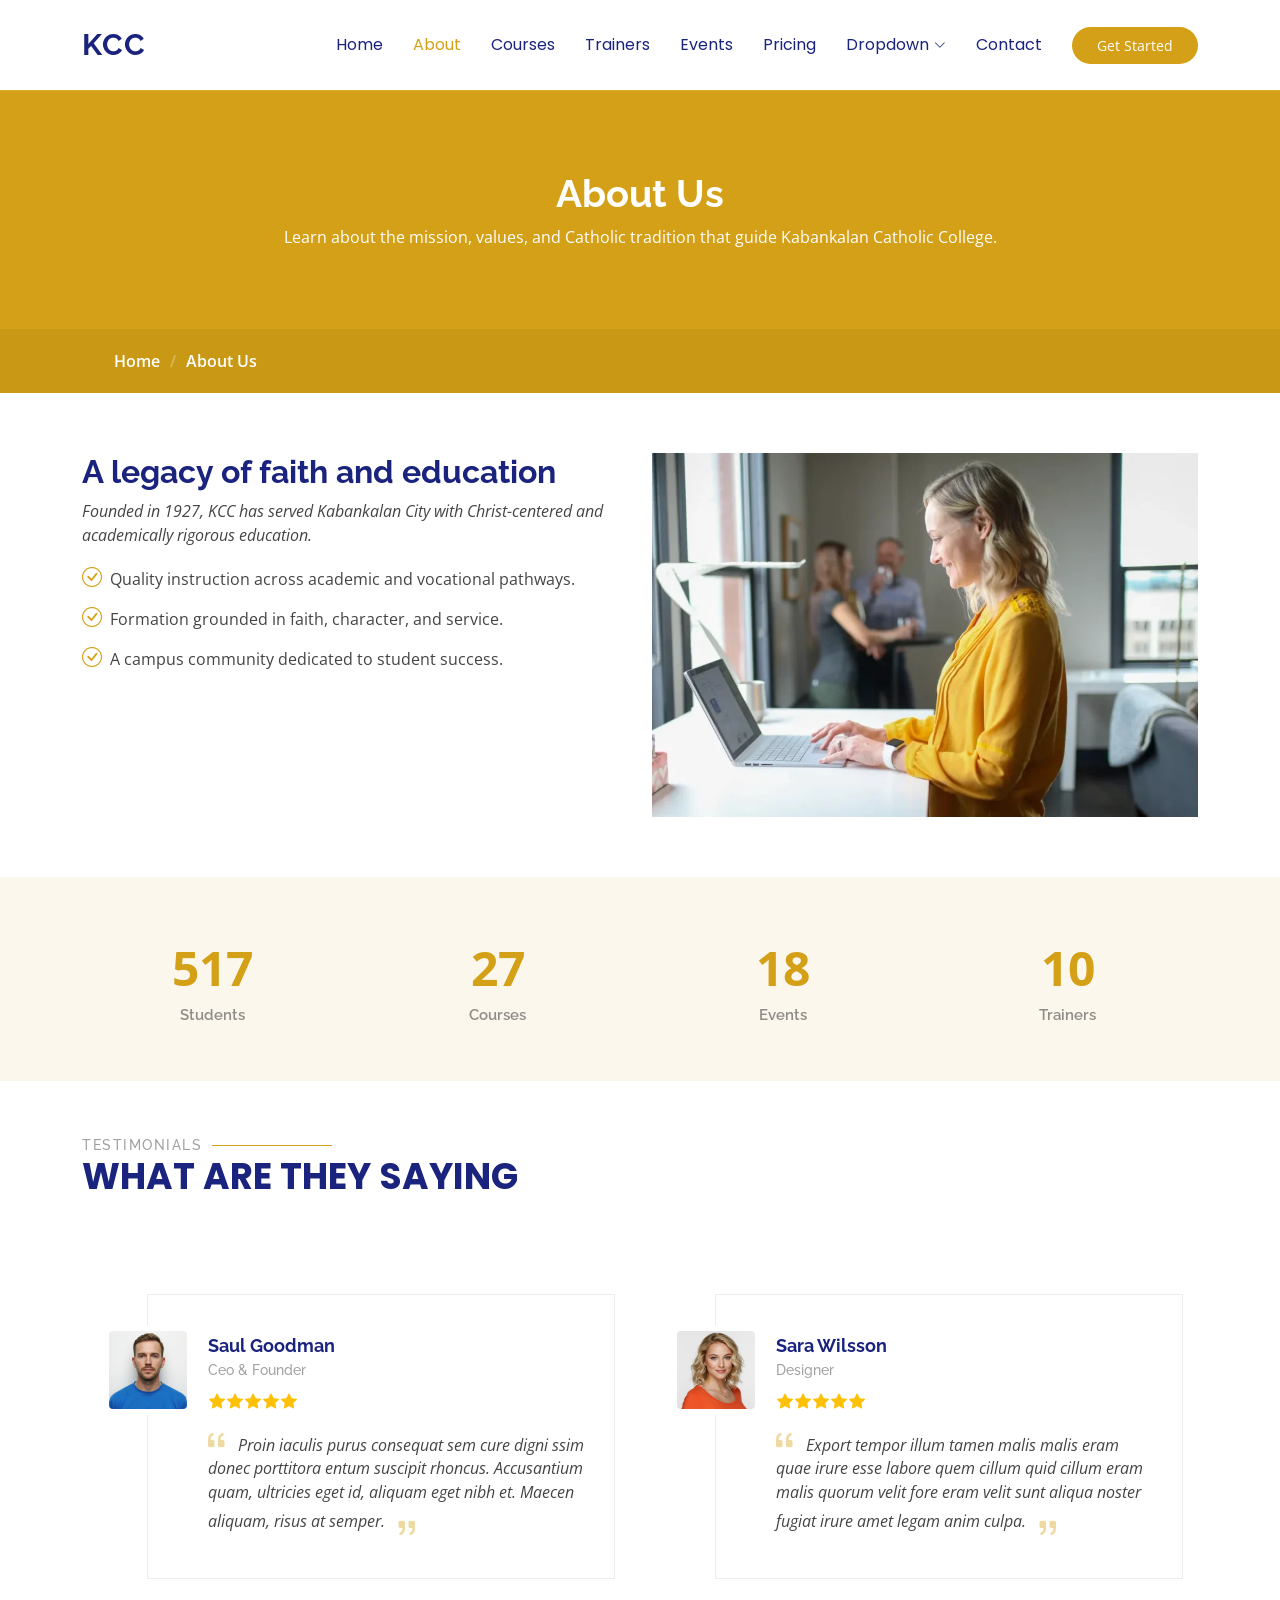
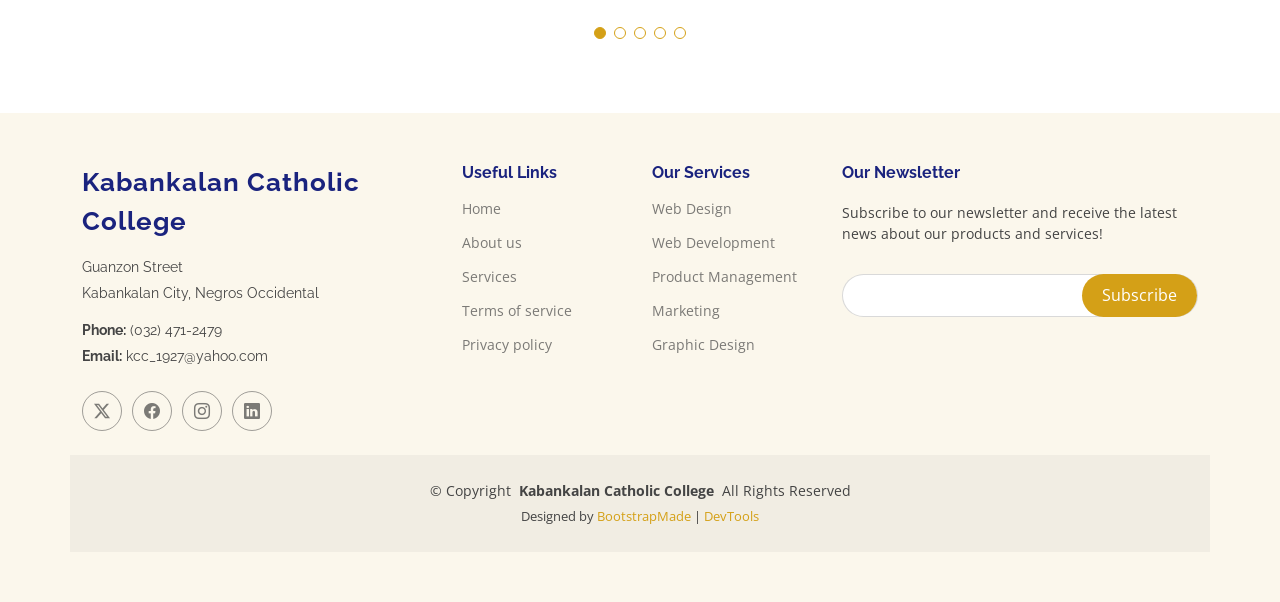
==== commit 032e03a6: "make the information like kcc" ====
--- a/about.html
+++ b/about.html
@@ -4,7 +4,7 @@
 <head>
   <meta charset="utf-8">
   <meta content="width=device-width, initial-scale=1.0" name="viewport">
-  <title>About - Mentor Bootstrap Template</title>
+  <title>About - Kabankalan Catholic College</title>
   <meta name="description" content="">
   <meta name="keywords" content="">
 
@@ -44,7 +44,7 @@
       <a href="index.html" class="logo d-flex align-items-center me-auto">
         <!-- Uncomment the line below if you also wish to use an image logo -->
         <!-- <img src="assets/img/logo.webp" alt=""> -->
-        <h1 class="sitename">Mentor</h1>
+        <h1 class="sitename">KCC</h1>
       </a>
 
       <nav id="navmenu" class="navmenu">
@@ -91,7 +91,7 @@
           <div class="row d-flex justify-content-center text-center">
             <div class="col-lg-8">
               <h1>About Us<br></h1>
-              <p class="mb-0">Odio et unde deleniti. Deserunt numquam exercitationem. Officiis quo odio sint voluptas consequatur ut a odio voluptatem. Sit dolorum debitis veritatis natus dolores. Quasi ratione sint. Sit quaerat ipsum dolorem.</p>
+              <p class="mb-0">Learn about the mission, values, and Catholic tradition that guide Kabankalan Catholic College.</p>
             </div>
           </div>
         </div>
@@ -118,15 +118,14 @@
           </div>
 
           <div class="col-lg-6 order-2 order-lg-1 content" data-aos="fade-up" data-aos-delay="200">
-            <h3>Voluptatem dignissimos provident quasi corporis</h3>
+            <h3>A legacy of faith and education</h3>
             <p class="fst-italic">
-              Lorem ipsum dolor sit amet, consectetur adipiscing elit, sed do eiusmod tempor incididunt ut labore et dolore
-              magna aliqua.
+              Founded in 1927, KCC has served Kabankalan City with Christ-centered and academically rigorous education.
             </p>
             <ul>
-              <li><i class="bi bi-check-circle"></i> <span>Ullamco laboris nisi ut aliquip ex ea commodo consequat.</span></li>
-              <li><i class="bi bi-check-circle"></i> <span>Duis aute irure dolor in reprehenderit in voluptate velit.</span></li>
-              <li><i class="bi bi-check-circle"></i> <span>Ullamco laboris nisi ut aliquip ex ea commodo consequat. Duis aute irure dolor in reprehenderit in voluptate trideta storacalaperda mastiro dolore eu fugiat nulla pariatur.</span></li>
+              <li><i class="bi bi-check-circle"></i> <span>Quality instruction across academic and vocational pathways.</span></li>
+              <li><i class="bi bi-check-circle"></i> <span>Formation grounded in faith, character, and service.</span></li>
+              <li><i class="bi bi-check-circle"></i> <span>A campus community dedicated to student success.</span></li>
             </ul>
           </div>
 
@@ -322,13 +321,13 @@
       <div class="row gy-4">
         <div class="col-lg-4 col-md-6 footer-about">
           <a href="index.html" class="logo d-flex align-items-center">
-            <span class="sitename">Mentor</span>
+            <span class="sitename">Kabankalan Catholic College</span>
           </a>
           <div class="footer-contact pt-3">
-            <p>A108 Adam Street</p>
-            <p>New York, NY 535022</p>
-            <p class="mt-3"><strong>Phone:</strong> <span>+1 5589 55488 55</span></p>
-            <p><strong>Email:</strong> <span>info@example.com</span></p>
+            <p>Guanzon Street</p>
+            <p>Kabankalan City, Negros Occidental</p>
+            <p class="mt-3"><strong>Phone:</strong> <span>(032) 471-2479</span></p>
+            <p><strong>Email:</strong> <span>kcc_1927@yahoo.com</span></p>
           </div>
           <div class="social-links d-flex mt-4">
             <a href=""><i class="bi bi-twitter-x"></i></a>
@@ -375,7 +374,7 @@
     </div>
 
     <div class="container copyright text-center mt-4">
-      <p>© <span>Copyright</span> <strong class="px-1 sitename">Mentor</strong> <span>All Rights Reserved</span></p>
+      <p>© <span>Copyright</span> <strong class="px-1 sitename">Kabankalan Catholic College</strong> <span>All Rights Reserved</span></p>
       <div class="credits">
         <!-- All the links in the footer should remain intact. -->
         <!-- You can delete the links only if you've purchased the pro version. -->
--- a/assets/css/main.css
+++ b/assets/css/main.css
@@ -18,37 +18,43 @@
 }
 
 /* Global Colors - The following color variables are used throughout the website. Updating them here will change the color scheme of the entire website */
-:root { 
+:root {
+  --kcc-navy: #1a237e;
+  --kcc-navy-deep: #06071a;
+  --kcc-gold: #d4a017;
+  --kcc-gold-light: #f6d24b;
+  --kcc-cream: #fbf7ec;
+
   --background-color: #ffffff; /* Background color for the entire website, including individual sections */
   --default-color: #444444; /* Default color used for the majority of the text content across the entire website */
-  --heading-color: #37423b; /* Color for headings, subheadings and title throughout the website */
-  --accent-color: #5fcf80; /* Accent color that represents your brand on the website. It's used for buttons, links, and other elements that need to stand out */
+  --heading-color: var(--kcc-navy); /* KCC navy used for headings and titles */
+  --accent-color: var(--kcc-gold); /* KCC gold used for links, buttons, and highlights */
   --surface-color: #ffffff; /* The surface color is used as a background of boxed elements within sections, such as cards, icon boxes, or other elements that require a visual separation from the global background. */
   --contrast-color: #ffffff; /* Contrast color for text, ensuring readability against backgrounds of accent, heading, or default colors. */
 }
 
 /* Nav Menu Colors - The following color variables are used specifically for the navigation menu. They are separate from the global colors to allow for more customization options */
 :root {
-  --nav-color: #272828;  /* The default color of the main navmenu links */
-  --nav-hover-color: #5fcf80; /* Applied to main navmenu links when they are hovered over or active */
+  --nav-color: var(--kcc-navy);  /* The default color of the main navmenu links */
+  --nav-hover-color: var(--kcc-gold); /* Applied to main navmenu links when they are hovered over or active */
   --nav-mobile-background-color: #ffffff; /* Used as the background color for mobile navigation menu */
   --nav-dropdown-background-color: #ffffff; /* Used as the background color for dropdown items that appear when hovering over primary navigation items */
-  --nav-dropdown-color: #272828; /* Used for navigation links of the dropdown items in the navigation menu. */
-  --nav-dropdown-hover-color: #5fcf80; /* Similar to --nav-hover-color, this color is applied to dropdown navigation links when they are hovered over. */
+  --nav-dropdown-color: var(--kcc-navy); /* Used for navigation links of the dropdown items in the navigation menu. */
+  --nav-dropdown-hover-color: var(--kcc-gold); /* Similar to --nav-hover-color, this color is applied to dropdown navigation links when they are hovered over. */
 }
 
 /* Color Presets - These classes override global colors when applied to any section or element, providing reuse of the sam color scheme. */
 
 .light-background {
-  --background-color: #f9f9f9;
+  --background-color: var(--kcc-cream);
   --surface-color: #ffffff;
 }
 
 .dark-background {
-  --background-color: #060606;
+  --background-color: var(--kcc-navy-deep);
   --default-color: #ffffff;
   --heading-color: #ffffff;
-  --surface-color: #252525;
+  --surface-color: #1a2350;
   --contrast-color: #ffffff;
 }
 
@@ -267,7 +273,7 @@
   margin: 0;
   letter-spacing: 1px;
   text-transform: uppercase;
-  color: var(--accent-color);
+  color: var(--heading-color);
 }
 
 .header .btn-getstarted,
@@ -917,7 +923,7 @@
 
 .hero:before {
   content: "";
-  background: color-mix(in srgb, var(--background-color), transparent 60%);
+  background: linear-gradient(90deg, rgba(6, 7, 26, 0.82) 0%, rgba(26, 35, 126, 0.58) 55%, rgba(6, 7, 26, 0.18) 100%);
   position: absolute;
   inset: 0;
   z-index: 2;
@@ -1059,7 +1065,7 @@
 --------------------------------------------------------------*/
 .why-us .why-box {
   color: var(--contrast-color);
-  background: var(--accent-color);
+  background: var(--kcc-navy);
   padding: 30px;
 }
 
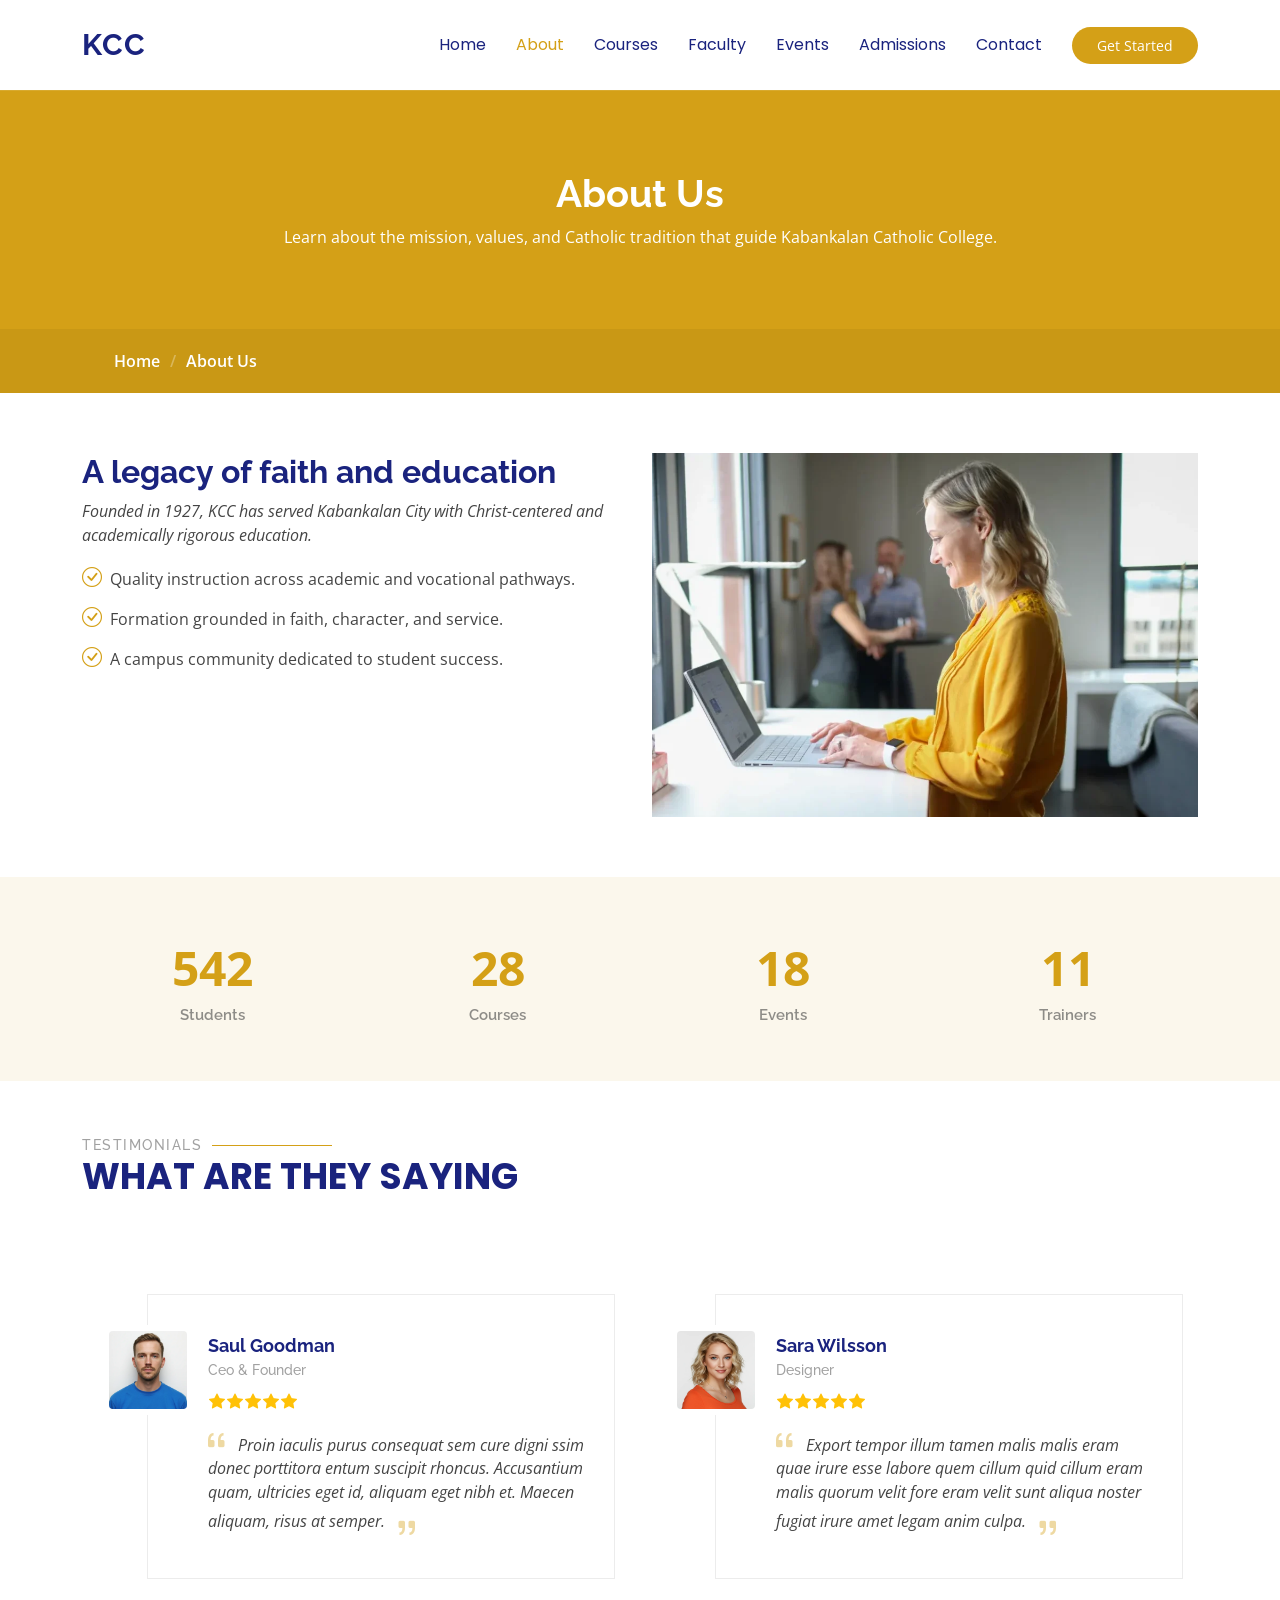
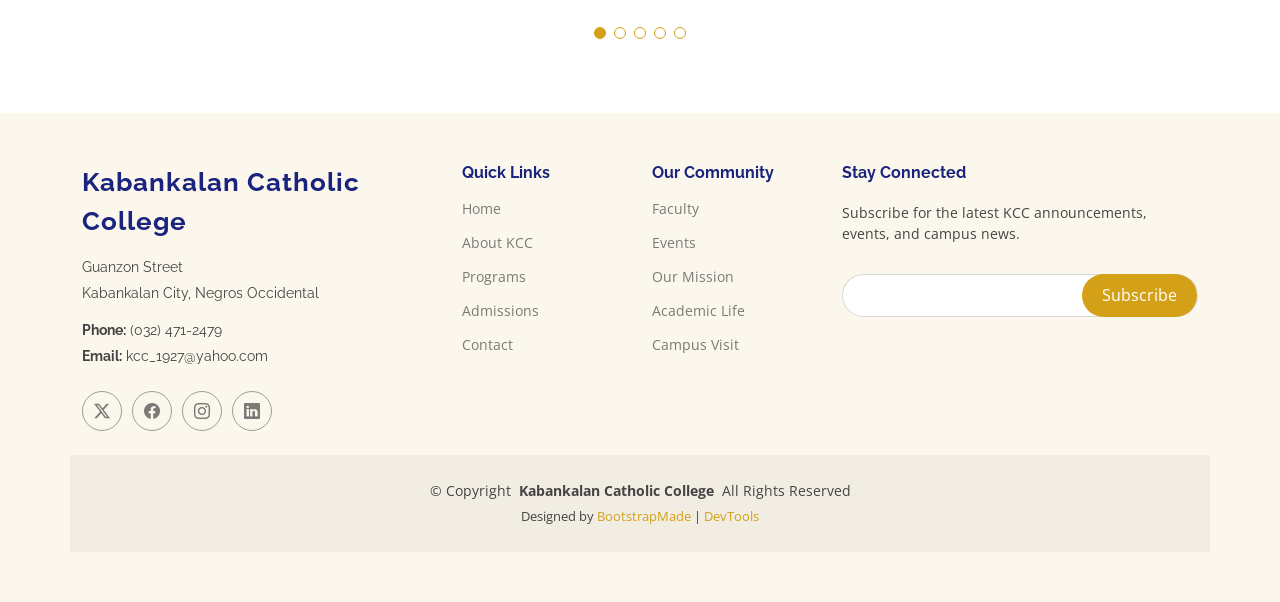
==== commit 5de76088: "make the layout clean" ====
--- a/about.html
+++ b/about.html
@@ -52,26 +52,9 @@
           <li><a href="index.html">Home<br></a></li>
           <li><a href="about.html" class="active">About</a></li>
           <li><a href="courses.html">Courses</a></li>
-          <li><a href="trainers.html">Trainers</a></li>
+          <li><a href="trainers.html">Faculty</a></li>
           <li><a href="events.html">Events</a></li>
-          <li><a href="pricing.html">Pricing</a></li>
-          <li class="dropdown"><a href="#"><span>Dropdown</span> <i class="bi bi-chevron-down toggle-dropdown"></i></a>
-            <ul>
-              <li><a href="#">Dropdown 1</a></li>
-              <li class="dropdown"><a href="#"><span>Deep Dropdown</span> <i class="bi bi-chevron-down toggle-dropdown"></i></a>
-                <ul>
-                  <li><a href="#">Deep Dropdown 1</a></li>
-                  <li><a href="#">Deep Dropdown 2</a></li>
-                  <li><a href="#">Deep Dropdown 3</a></li>
-                  <li><a href="#">Deep Dropdown 4</a></li>
-                  <li><a href="#">Deep Dropdown 5</a></li>
-                </ul>
-              </li>
-              <li><a href="#">Dropdown 2</a></li>
-              <li><a href="#">Dropdown 3</a></li>
-              <li><a href="#">Dropdown 4</a></li>
-            </ul>
-          </li>
+          <li><a href="pricing.html">Admissions</a></li>
           <li><a href="contact.html">Contact</a></li>
         </ul>
         <i class="mobile-nav-toggle d-xl-none bi bi-list"></i>
@@ -338,30 +321,30 @@
         </div>
 
         <div class="col-lg-2 col-md-3 footer-links">
-          <h4>Useful Links</h4>
+          <h4>Quick Links</h4>
           <ul>
-            <li><a href="#">Home</a></li>
-            <li><a href="#">About us</a></li>
-            <li><a href="#">Services</a></li>
-            <li><a href="#">Terms of service</a></li>
-            <li><a href="#">Privacy policy</a></li>
+            <li><a href="index.html">Home</a></li>
+            <li><a href="about.html">About KCC</a></li>
+            <li><a href="courses.html">Programs</a></li>
+            <li><a href="pricing.html">Admissions</a></li>
+            <li><a href="contact.html">Contact</a></li>
           </ul>
         </div>
 
         <div class="col-lg-2 col-md-3 footer-links">
-          <h4>Our Services</h4>
+          <h4>Our Community</h4>
           <ul>
-            <li><a href="#">Web Design</a></li>
-            <li><a href="#">Web Development</a></li>
-            <li><a href="#">Product Management</a></li>
-            <li><a href="#">Marketing</a></li>
-            <li><a href="#">Graphic Design</a></li>
+            <li><a href="trainers.html">Faculty</a></li>
+            <li><a href="events.html">Events</a></li>
+            <li><a href="about.html">Our Mission</a></li>
+            <li><a href="course-details.html">Academic Life</a></li>
+            <li><a href="contact.html">Campus Visit</a></li>
           </ul>
         </div>
 
         <div class="col-lg-4 col-md-12 footer-newsletter">
-          <h4>Our Newsletter</h4>
-          <p>Subscribe to our newsletter and receive the latest news about our products and services!</p>
+          <h4>Stay Connected</h4>
+          <p>Subscribe for the latest KCC announcements, events, and campus news.</p>
           <form action="#" method="post" class="email-form">
             <div class="newsletter-form"><input type="email" name="email"><input type="submit" value="Subscribe"></div>
             <div class="loading">Loading</div>
--- a/assets/css/main.css
+++ b/assets/css/main.css
@@ -225,6 +225,80 @@
 }
 
 /*--------------------------------------------------------------
+# Global Layout
+--------------------------------------------------------------*/
+html,
+body {
+  overflow-x: hidden;
+}
+
+img {
+  display: block;
+}
+
+.header,
+.footer,
+main,
+section,
+.page-title {
+  min-width: 0;
+}
+
+.section {
+  scroll-margin-top: 90px;
+}
+
+.section .container,
+.page-title .container,
+.footer .container {
+  max-width: 1140px;
+}
+
+.page-title .heading {
+  padding: 60px 0;
+}
+
+.footer-top {
+  align-items: flex-start;
+}
+
+.footer-about,
+.footer-links,
+.footer-newsletter {
+  min-width: 0;
+}
+
+.footer-links ul,
+.footer-links ul li {
+  min-width: 0;
+}
+
+@media (max-width: 1199px) {
+  .header {
+    padding: 10px 0;
+  }
+
+  .page-title .heading {
+    padding: 48px 0;
+  }
+}
+
+@media (max-width: 575px) {
+  .header .btn-getstarted {
+    margin-left: 12px;
+  }
+
+  .page-title .heading {
+    padding: 36px 16px;
+  }
+
+  .footer,
+  .footer .footer-top {
+    text-align: left;
+  }
+}
+
+/*--------------------------------------------------------------
 # Global Header
 --------------------------------------------------------------*/
 .header {
@@ -2026,6 +2100,8 @@
 .events .card {
   background-color: var(--background-color);
   border: 0;
+  width: 100%;
+  height: 100%;
   padding: 0 30px;
   margin-bottom: 60px;
   position: relative;
@@ -2033,6 +2109,7 @@
 
 .events .card-img {
   width: calc(100% + 60px);
+  height: clamp(280px, 32vw, 430px);
   margin-left: -30px;
   overflow: hidden;
   z-index: 9;
@@ -2040,7 +2117,10 @@
 }
 
 .events .card-img img {
-  max-width: 100%;
+  width: 100%;
+  height: 100%;
+  object-fit: cover;
+  object-position: center;
   transition: all 0.3s ease-in-out;
 }
 
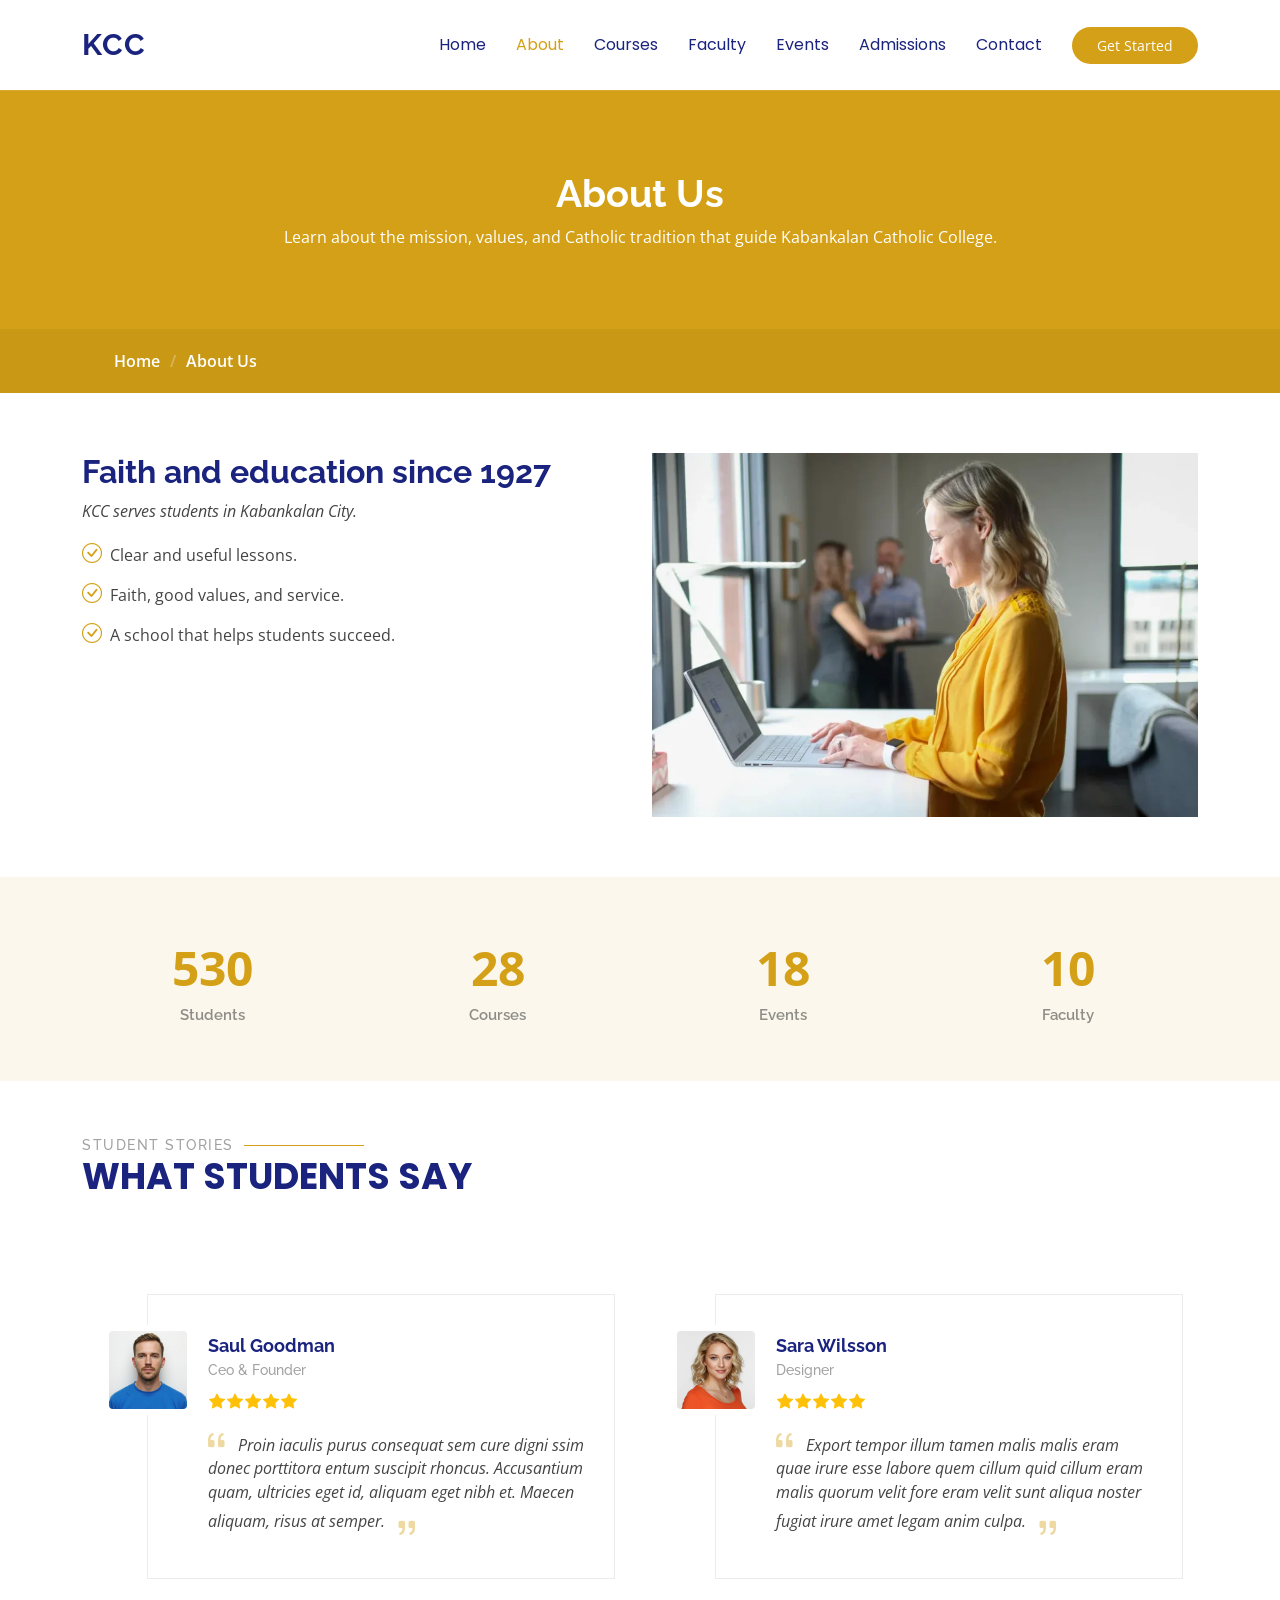
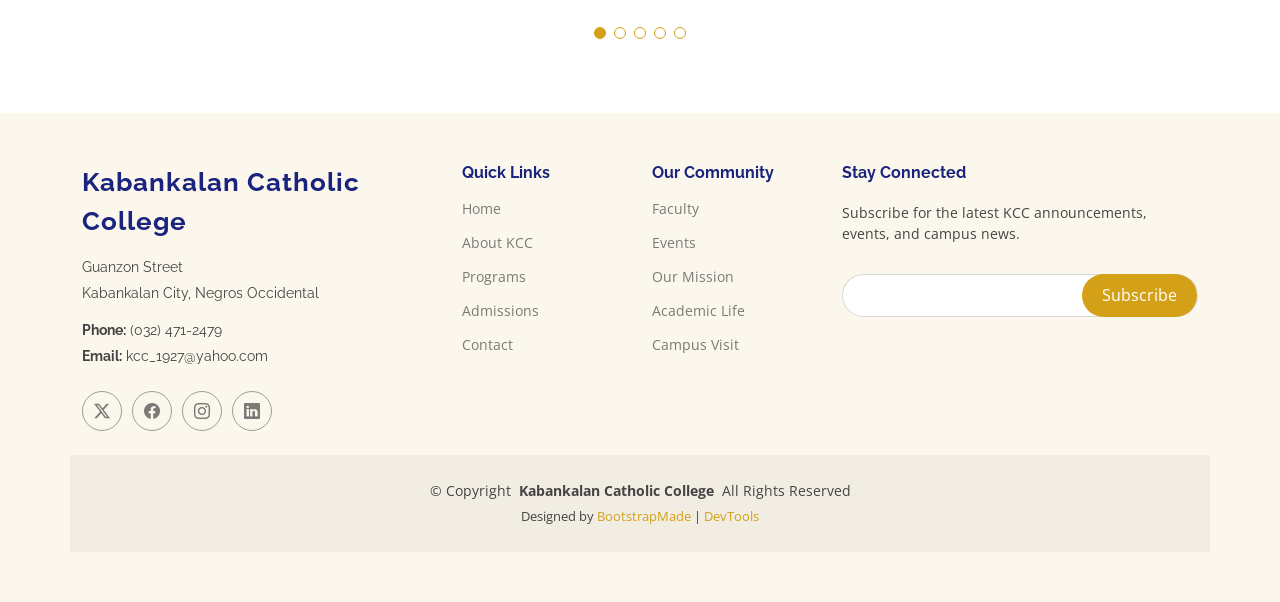
==== commit bf9eaabb: "make the information simple" ====
--- a/about.html
+++ b/about.html
@@ -101,14 +101,12 @@
           </div>
 
           <div class="col-lg-6 order-2 order-lg-1 content" data-aos="fade-up" data-aos-delay="200">
-            <h3>A legacy of faith and education</h3>
-            <p class="fst-italic">
-              Founded in 1927, KCC has served Kabankalan City with Christ-centered and academically rigorous education.
-            </p>
+            <h3>Faith and education since 1927</h3>
+            <p class="fst-italic">KCC serves students in Kabankalan City.</p>
             <ul>
-              <li><i class="bi bi-check-circle"></i> <span>Quality instruction across academic and vocational pathways.</span></li>
-              <li><i class="bi bi-check-circle"></i> <span>Formation grounded in faith, character, and service.</span></li>
-              <li><i class="bi bi-check-circle"></i> <span>A campus community dedicated to student success.</span></li>
+              <li><i class="bi bi-check-circle"></i> <span>Clear and useful lessons.</span></li>
+              <li><i class="bi bi-check-circle"></i> <span>Faith, good values, and service.</span></li>
+              <li><i class="bi bi-check-circle"></i> <span>A school that helps students succeed.</span></li>
             </ul>
           </div>
 
@@ -149,7 +147,7 @@
           <div class="col-lg-3 col-md-6">
             <div class="stats-item text-center w-100 h-100">
               <span data-purecounter-start="0" data-purecounter-end="24" data-purecounter-duration="1" class="purecounter"></span>
-              <p>Trainers</p>
+              <p>Faculty</p>
             </div>
           </div><!-- End Stats Item -->
 
@@ -164,8 +162,8 @@
 
       <!-- Section Title -->
       <div class="container section-title" data-aos="fade-up">
-        <h2>Testimonials</h2>
-        <p>What are they saying</p>
+        <h2>Student Stories</h2>
+        <p>What students say</p>
       </div><!-- End Section Title -->
 
       <div class="container" data-aos="fade-up" data-aos-delay="100">
